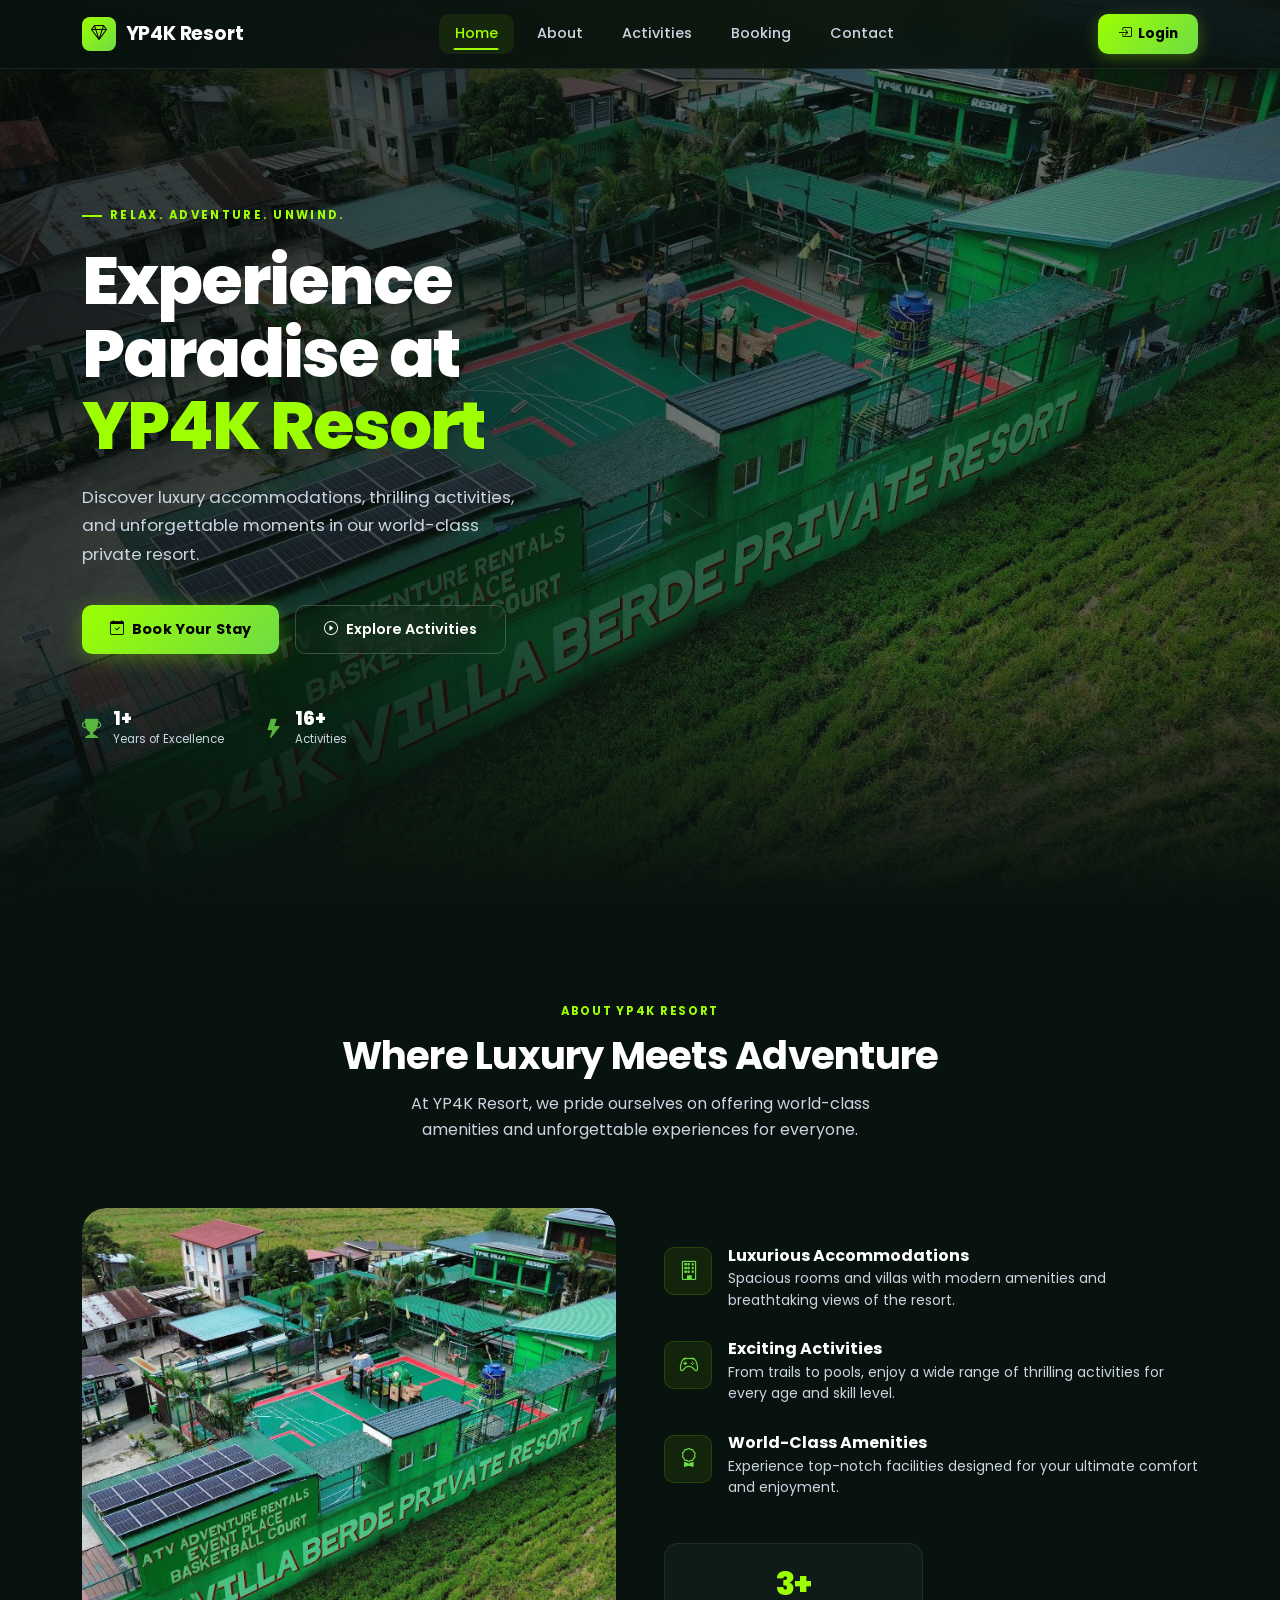
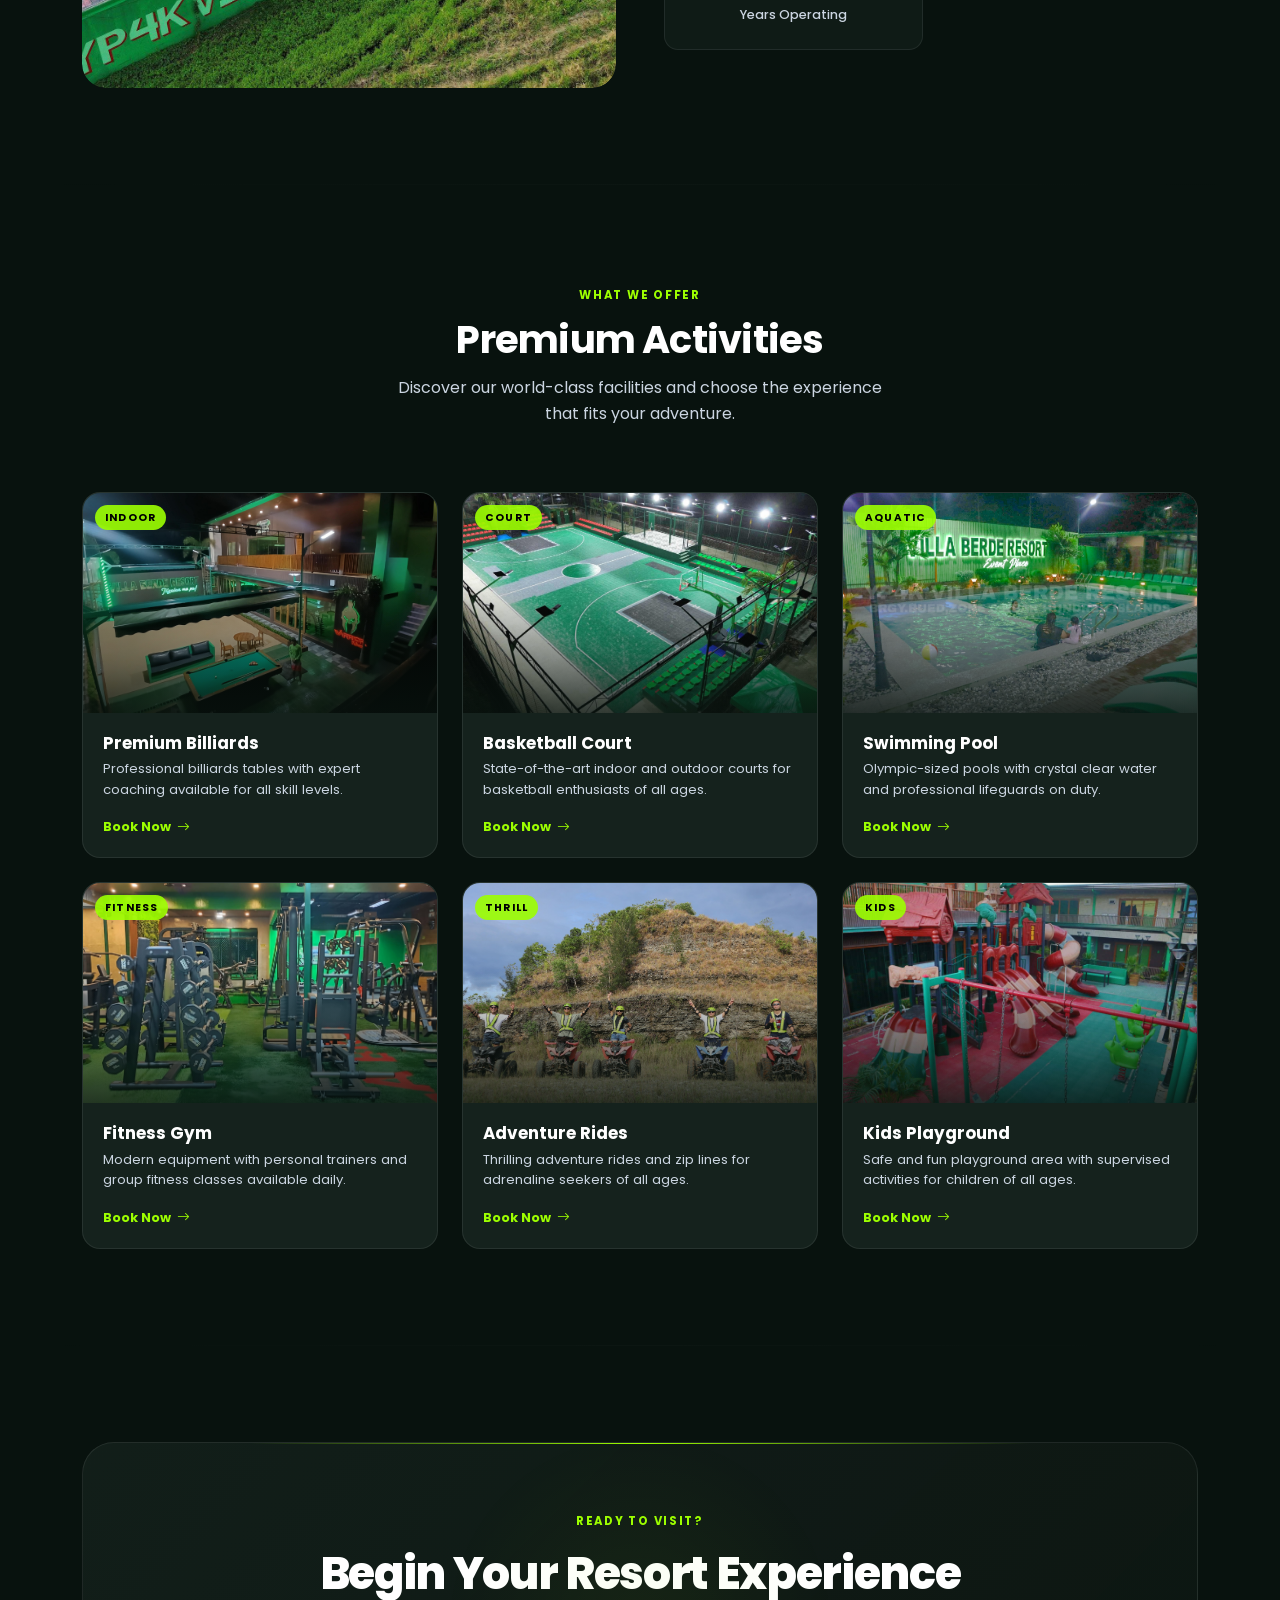
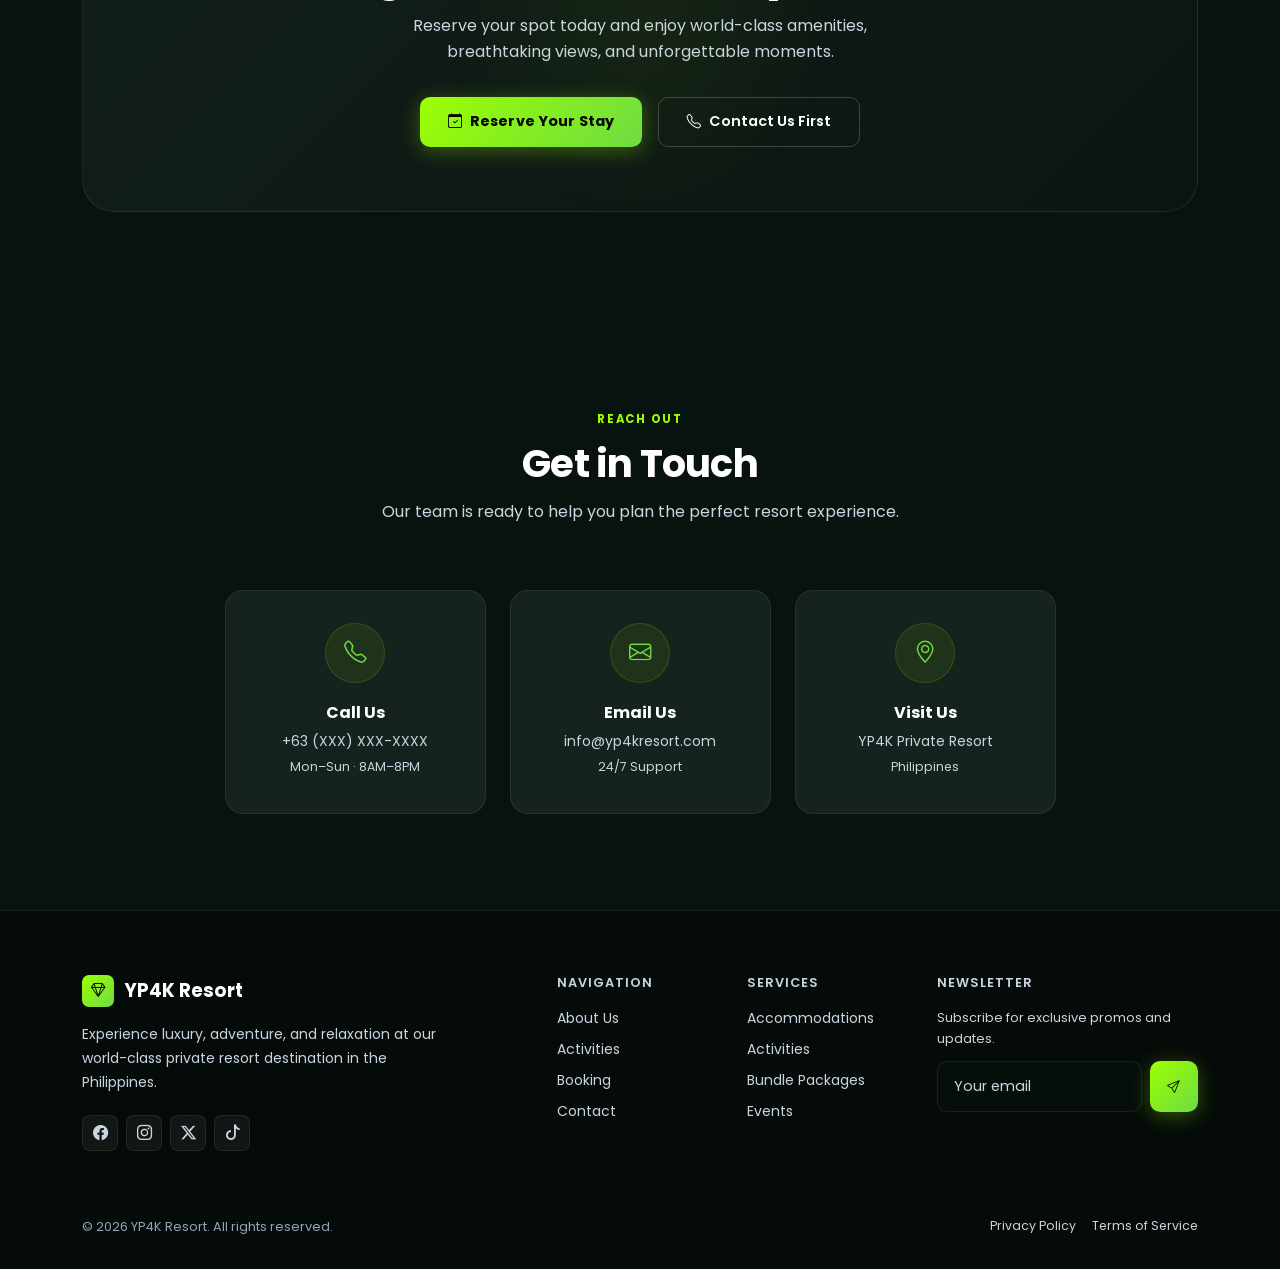
==== index.html @ f9c63982 "fixed the registration bug and error and added a real time password checker in registration" ====
<!DOCTYPE html>
<html lang="en">

<head>
    <meta charset="UTF-8">
    <meta name="viewport" content="width=device-width, initial-scale=1.0">
    <title>YP4K Resort — Luxury. Adventure. Nature.</title>
    <meta name="description"
        content="Experience world-class luxury accommodations, thrilling activities, and unforgettable moments at YP4K Private Resort.">
    <link href="assets/css/bootstrap.min.css" rel="stylesheet">
    <link rel="stylesheet" href="https://cdn.jsdelivr.net/npm/bootstrap-icons@1.11.0/font/bootstrap-icons.css">
    <link rel="stylesheet" href="css/resort-theme.css">

    <!-- PWA: Manifest & Meta -->
    <link rel="manifest" href="manifest.json">
    <meta name="theme-color" content="#9dff00">
    <meta name="mobile-web-app-capable" content="yes">
    <meta name="apple-mobile-web-app-capable" content="yes">
    <meta name="apple-mobile-web-app-status-bar-style" content="black-translucent">
    <meta name="apple-mobile-web-app-title" content="YP4K Resort">
    <link rel="apple-touch-icon" href="assets/icon-192.png">
    <link rel="icon" type="image/png" sizes="192x192" href="assets/icon-192.png">
    <link rel="icon" type="image/png" sizes="512x512" href="assets/icon-512.png">
    <style>
        /* ═══════════════════════════════════════════════════════
       INDEX PAGE — Additional Styles
    ═══════════════════════════════════════════════════════ */

        /* NAV LOGIN BUTTON */
        .nav-btn-login {
            display: inline-flex;
            align-items: center;
            gap: 0.4rem;
            padding: 0.55rem 1.25rem;
            background: linear-gradient(135deg, var(--accent), var(--accent-2));
            color: #000 !important;
            font-weight: 700;
            font-size: 0.85rem;
            border-radius: var(--radius-sm);
            text-decoration: none;
            transition: var(--t);
            box-shadow: 0 4px 15px rgba(157, 255, 0, 0.3);
            margin-left: 0.5rem;
        }

        /* PWA Install Button — hidden by default, revealed only by beforeinstallprompt */
        #pwaInstallBtn {
            display: none;
        }

        /* Hide install button when running as installed PWA (standalone mode) */
        @media (display-mode: standalone) {
            #pwaInstallBtn {
                display: none !important;
            }
        }

        .nav-btn-login:hover {
            transform: translateY(-2px);
            box-shadow: 0 6px 25px rgba(157, 255, 0, 0.45);
            color: #000 !important;
        }

        /* ── HERO ───────────────────────────────────────────── */
        .hero {
            position: relative;
            min-height: 100vh;
            display: flex;
            align-items: center;
            overflow: hidden;
            padding: 7rem 0 4rem;
        }

        /* Hero Background Slideshow
       ┌────────────────────────────────────────────────────────┐
       │  TO CHANGE HERO IMAGES: Edit the HERO_IMAGES array    │
       │  in the <script> section below. The CSS handles       │
       │  the crossfade automatically.                          │
       └────────────────────────────────────────────────────────┘ */
        .hero-bg-layer {
            position: absolute;
            inset: 0;
            z-index: 0;
            background-size: cover;
            background-position: center;
            background-attachment: fixed;
            opacity: 0;
            transition: opacity 1.8s ease-in-out;
        }

        .hero-bg-layer.active {
            opacity: 1;
        }

        @media (max-width: 768px) {
            .hero-bg-layer {
                background-attachment: scroll;
            }
        }

        /* Dark gradient overlay — pointer-events:none so navbar clicks pass through */
        .hero-overlay {
            position: absolute;
            inset: 0;
            z-index: 1;
            pointer-events: none;
            background: linear-gradient(105deg,
                    rgba(5, 10, 7, 0.82) 0%,
                    rgba(8, 18, 14, 0.7) 40%,
                    rgba(8, 18, 14, 0.45) 70%,
                    rgba(5, 10, 7, 0.6) 100%);
        }

        /* Bottom vignette — decorative only */
        .hero-vignette {
            position: absolute;
            bottom: 0;
            left: 0;
            right: 0;
            height: 30%;
            z-index: 2;
            pointer-events: none;
            background: linear-gradient(to top, var(--bg-primary), transparent);
        }

        .hero-content {
            position: relative;
            z-index: 3;
        }

        /* Hero label */
        .hero-tagline {
            display: inline-flex;
            align-items: center;
            gap: 0.5rem;
            font-size: 0.72rem;
            font-weight: 700;
            letter-spacing: 0.2em;
            text-transform: uppercase;
            color: var(--accent);
            margin-bottom: 1.25rem;
        }

        .hero-tagline::before {
            content: '';
            display: inline-block;
            width: 20px;
            height: 2px;
            background: var(--accent);
        }

        /* Hero headline */
        .hero-headline {
            font-size: clamp(1.75rem, 6.5vw, 4.2rem);
            font-weight: 800;
            line-height: 1.08;
            letter-spacing: -0.03em;
            color: var(--text);
            margin-bottom: 1.25rem;
        }

        .hero-headline .accent-word {
            color: var(--accent);
        }

        .hero-subtitle {
            font-size: 1.05rem;
            color: var(--text-2);
            line-height: 1.7;
            max-width: 460px;
            margin-bottom: 2.25rem;
        }

        /* Hero CTA row */
        .hero-ctas {
            display: flex;
            gap: 1rem;
            flex-wrap: wrap;
            margin-bottom: 3.5rem;
        }

        /* Hero stats row */
        .hero-stats {
            display: flex;
            gap: 2.5rem;
            flex-wrap: wrap;
        }

        .hero-stat {
            display: flex;
            align-items: center;
            gap: 0.75rem;
        }

        .hero-stat-icon {
            color: var(--accent-2);
            font-size: 1.2rem;
            opacity: 0.8;
        }

        .hero-stat-value {
            font-size: 1.15rem;
            font-weight: 800;
            color: var(--text);
            line-height: 1;
        }

        .hero-stat-label {
            font-size: 0.72rem;
            color: var(--text-muted);
            margin-top: 0.1rem;
        }

        /* ── PROMO CARD (Right Column) ─────────────────────── */
        .promo-card {
            background: rgba(10, 20, 15, 0.6);
            backdrop-filter: blur(30px) saturate(180%);
            -webkit-backdrop-filter: blur(30px) saturate(180%);
            border: 1px solid rgba(157, 255, 0, 0.2);
            border-radius: var(--radius-xl);
            padding: 2rem;
            box-shadow: 0 25px 60px rgba(0, 0, 0, 0.5), var(--shadow-glow-lg);
            position: relative;
            overflow: hidden;
            animation: promoFloat 6s ease-in-out infinite;
        }

        @keyframes promoFloat {

            0%,
            100% {
                transform: translateY(0);
            }

            50% {
                transform: translateY(-8px);
            }
        }

        .promo-card::before {
            content: '';
            position: absolute;
            top: -1px;
            left: 20%;
            right: 20%;
            height: 2px;
            background: linear-gradient(90deg, transparent, var(--accent), transparent);
        }

        .promo-card .promo-tag {
            display: flex;
            align-items: center;
            justify-content: space-between;
            margin-bottom: 1.25rem;
        }

        .promo-tag-label {
            font-size: 0.65rem;
            font-weight: 700;
            letter-spacing: 0.18em;
            text-transform: uppercase;
            color: var(--accent);
        }

        .promo-star {
            color: var(--accent);
            font-size: 1.2rem;
            animation: starSpin 8s linear infinite;
        }

        @keyframes starSpin {
            to {
                transform: rotate(360deg);
            }
        }

        .promo-date {
            text-align: center;
            margin-bottom: 0.75rem;
        }

        .promo-day-label {
            font-size: 0.7rem;
            color: var(--text-muted);
            letter-spacing: 0.1em;
            text-transform: uppercase;
            margin-bottom: 0.25rem;
        }

        .promo-day-num {
            font-size: 4.5rem;
            font-weight: 900;
            color: var(--text);
            line-height: 1;
            letter-spacing: -0.05em;
        }

        .promo-event {
            font-size: 0.72rem;
            font-weight: 700;
            letter-spacing: 0.12em;
            text-transform: uppercase;
            color: var(--accent-2);
            text-align: center;
            margin-bottom: 1.5rem;
        }

        .promo-price-block {
            background: rgba(157, 255, 0, 0.07);
            border: 1px solid rgba(157, 255, 0, 0.15);
            border-radius: var(--radius-md);
            padding: 1.25rem;
            text-align: center;
            margin-bottom: 1rem;
        }

        .promo-price {
            font-size: 3rem;
            font-weight: 900;
            color: var(--accent);
            line-height: 1;
            letter-spacing: -0.04em;
        }

        .promo-price-label {
            font-size: 0.7rem;
            font-weight: 700;
            letter-spacing: 0.1em;
            text-transform: uppercase;
            color: var(--text-2);
            margin-top: 0.25rem;
        }

        .promo-cta-text {
            text-align: center;
            font-size: 0.8rem;
            color: var(--text-muted);
        }

        .promo-cta-text span {
            color: var(--accent);
            font-weight: 700;
        }

        /* ── ABOUT SECTION ──────────────────────────────────── */
        .about-img-wrapper {
            position: relative;
            border-radius: var(--radius-xl);
            overflow: hidden;
        }

        .about-img-wrapper img {
            width: 100%;
            height: 480px;
            object-fit: cover;
            border-radius: var(--radius-xl);
            transition: transform 0.6s ease;
        }

        .about-img-wrapper:hover img {
            transform: scale(1.04);
        }

        .about-img-wrapper .play-btn {
            position: absolute;
            inset: 0;
            display: flex;
            align-items: center;
            justify-content: center;
            background: rgba(0, 0, 0, 0.3);
            transition: var(--t);
            border-radius: var(--radius-xl);
            text-decoration: none;
        }

        .about-img-wrapper .play-btn:hover {
            background: rgba(0, 0, 0, 0.15);
        }

        .play-btn-circle {
            width: 72px;
            height: 72px;
            background: rgba(157, 255, 0, 0.95);
            border-radius: 50%;
            display: flex;
            align-items: center;
            justify-content: center;
            font-size: 1.5rem;
            color: #000;
            transition: var(--t);
            box-shadow: 0 0 40px rgba(157, 255, 0, 0.5);
        }

        .play-btn:hover .play-btn-circle {
            transform: scale(1.1);
            box-shadow: 0 0 60px rgba(157, 255, 0, 0.7);
        }

        .about-feature {
            display: flex;
            gap: 1rem;
            margin-bottom: 1.75rem;
            align-items: flex-start;
        }

        .about-feature-icon {
            width: 48px;
            height: 48px;
            flex-shrink: 0;
            background: rgba(157, 255, 0, 0.08);
            border: 1px solid rgba(157, 255, 0, 0.15);
            border-radius: var(--radius-sm);
            display: flex;
            align-items: center;
            justify-content: center;
            font-size: 1.2rem;
            color: var(--accent-2);
            margin-top: 0.1rem;
        }

        .about-feature h5 {
            font-size: 1rem;
            font-weight: 700;
            color: var(--text);
            margin-bottom: 0.2rem;
        }

        .about-feature p {
            font-size: 0.875rem;
            color: var(--text-muted);
            margin: 0;
            line-height: 1.55;
        }

        /* ── ACTIVITIES GRID ─────────────────────────────────── */
        .activity-card {
            background: var(--bg-card);
            border: 1px solid var(--border);
            border-radius: var(--radius-lg);
            overflow: hidden;
            transition: var(--t);
            height: 100%;
            display: flex;
            flex-direction: column;
        }

        .activity-card:hover {
            border-color: rgba(157, 255, 0, 0.2);
            box-shadow: 0 20px 50px rgba(0, 0, 0, 0.5), var(--shadow-glow);
            transform: translateY(-6px);
        }

        .activity-img-wrap {
            position: relative;
            height: 220px;
            overflow: hidden;
        }

        .activity-img-wrap img {
            width: 100%;
            height: 100%;
            object-fit: cover;
            transition: transform 0.6s ease;
        }

        .activity-card:hover .activity-img-wrap img {
            transform: scale(1.07);
        }

        .activity-type-badge {
            position: absolute;
            top: 0.75rem;
            left: 0.75rem;
            background: rgba(157, 255, 0, 0.9);
            color: #000;
            font-size: 0.65rem;
            font-weight: 700;
            letter-spacing: 0.1em;
            text-transform: uppercase;
            padding: 0.25rem 0.65rem;
            border-radius: 100px;
        }

        .activity-img-overlay {
            position: absolute;
            inset: 0;
            background: linear-gradient(to top, rgba(8, 18, 14, 0.8) 0%, transparent 60%);
        }

        .activity-body {
            padding: 1.25rem;
            display: flex;
            flex-direction: column;
            flex: 1;
        }

        .activity-title {
            font-size: 1.05rem;
            font-weight: 700;
            color: var(--text);
            margin-bottom: 0.4rem;
        }

        .activity-desc {
            font-size: 0.825rem;
            color: var(--text-muted);
            line-height: 1.55;
            flex: 1;
            margin-bottom: 1rem;
        }

        .activity-btn {
            display: inline-flex;
            align-items: center;
            gap: 0.4rem;
            font-size: 0.8rem;
            font-weight: 700;
            color: var(--accent) !important;
            text-decoration: none;
            transition: var(--t-fast);
            border: none;
            background: none;
            padding: 0;
        }

        .activity-btn:hover {
            gap: 0.7rem;
            color: var(--accent-2) !important;
        }

        /* ── CTA BAND ────────────────────────────────────────── */
        .cta-band {
            background: linear-gradient(135deg, rgba(21, 34, 29, 0.8), rgba(13, 22, 18, 0.9));
            border: 1px solid var(--border);
            border-radius: var(--radius-2xl);
            padding: 4rem 3rem;
            text-align: center;
            position: relative;
            overflow: hidden;
        }

        .cta-band::before {
            content: '';
            position: absolute;
            top: -1px;
            left: 15%;
            right: 15%;
            height: 2px;
            background: linear-gradient(90deg, transparent, var(--accent), transparent);
        }

        .cta-band::after {
            content: '';
            position: absolute;
            top: 50%;
            left: 50%;
            transform: translate(-50%, -50%);
            width: 400px;
            height: 400px;
            background: radial-gradient(ellipse at center, rgba(157, 255, 0, 0.05) 0%, transparent 70%);
            pointer-events: none;
        }

        .cta-band h2 {
            font-size: clamp(1.8rem, 3.5vw, 2.8rem);
            font-weight: 800;
            color: var(--text);
            letter-spacing: -0.03em;
            margin-bottom: 0.75rem;
        }

        .cta-band p {
            color: var(--text-muted);
            font-size: 1rem;
            margin-bottom: 2rem;
            max-width: 480px;
            margin-left: auto;
            margin-right: auto;
        }

        /* ── CONTACT CARDS ───────────────────────────────────── */
        .contact-card {
            background: var(--bg-card);
            border: 1px solid var(--border);
            border-radius: var(--radius-lg);
            padding: 2rem;
            text-align: center;
            transition: var(--t);
            height: 100%;
        }

        .contact-card:hover {
            border-color: rgba(157, 255, 0, 0.2);
            transform: translateY(-4px);
            box-shadow: var(--shadow-glow);
        }

        .contact-icon {
            width: 60px;
            height: 60px;
            background: rgba(157, 255, 0, 0.08);
            border: 1px solid rgba(157, 255, 0, 0.15);
            border-radius: 50%;
            display: flex;
            align-items: center;
            justify-content: center;
            font-size: 1.4rem;
            color: var(--accent-2);
            margin: 0 auto 1.25rem;
            transition: var(--t);
        }

        .contact-card:hover .contact-icon {
            background: rgba(157, 255, 0, 0.15);
            box-shadow: 0 0 20px rgba(157, 255, 0, 0.2);
            transform: scale(1.05);
        }

        .contact-card h5 {
            font-weight: 700;
            color: var(--text);
            margin-bottom: 0.5rem;
            font-size: 1rem;
        }

        .contact-card p {
            color: var(--text-2);
            font-size: 0.875rem;
            margin-bottom: 0.25rem;
        }

        .contact-card .contact-sub {
            color: var(--text-muted);
            font-size: 0.775rem;
        }

        /* Mobile nav tweaks */
        @media (max-width: 992px) {
            .promo-card {
                margin-top: 2.5rem;
                animation: none;
            }

            .hero {
                min-height: auto;
                padding: 7rem 0 5rem;
            }
        }

        /* ── Small-mobile fixes (≤ 575px) ──────────────────── */
        @media (max-width: 575px) {
            .hero {
                padding: 5.5rem 0 3rem;
            }

            .hero-headline {
                font-size: clamp(1.6rem, 8.5vw, 2.4rem);
            }

            .hero-subtitle {
                font-size: 0.9rem;
                max-width: 100%;
            }

            .hero-stats {
                gap: 1.25rem;
            }

            .hero-stat-value {
                font-size: 0.95rem;
            }

            .hero-stat-label {
                font-size: 0.65rem;
            }

            .hero-ctas {
                gap: 0.6rem;
            }

            .promo-day-num {
                font-size: 3rem;
            }

            .promo-price {
                font-size: 2.2rem;
            }

            .cta-band {
                padding: 2.5rem 1.25rem;
            }
        }
    </style>
</head>

<body>
    <!-- Animated Background System -->
    <div class="resort-bg"></div>
    <div class="particles">
        <div class="particle"></div>
        <div class="particle"></div>
        <div class="particle"></div>
        <div class="particle"></div>
        <div class="particle"></div>
        <div class="particle"></div>
        <div class="particle"></div>
        <div class="particle"></div>
    </div>

    <!-- ══════════════════════════════════════════════════════
     NAVIGATION
══════════════════════════════════════════════════════ -->
    <nav class="resort-nav navbar navbar-expand-lg" id="mainNav">
        <div class="container">
            <a class="navbar-brand" href="#home">
                <div class="brand-icon"><i class="bi bi-gem"></i></div>
                YP4K Resort
            </a>
            <button class="navbar-toggler border-0" type="button" data-bs-toggle="collapse" data-bs-target="#navbarNav"
                style="color: var(--text-muted);">
                <i class="bi bi-list" style="font-size:1.5rem;"></i>
            </button>
            <div class="collapse navbar-collapse" id="navbarNav">
                <ul class="navbar-nav mx-auto gap-1">
                    <li class="nav-item"><a class="nav-link active" href="#home">Home</a></li>
                    <li class="nav-item"><a class="nav-link" href="#about">About</a></li>
                    <li class="nav-item"><a class="nav-link" href="#activities">Activities</a></li>
                    <li class="nav-item"><a class="nav-link" href="#booking">Booking</a></li>
                    <li class="nav-item"><a class="nav-link" href="#contact">Contact</a></li>
                </ul>
                <div class="d-flex align-items-center gap-2 mt-3 mt-lg-0">
                    <!-- PWA Install Button (hidden until browser fires beforeinstallprompt) -->
                    <button id="pwaInstallBtn" class="d-none align-items-center gap-2"
                        style="background: rgba(157,255,0,0.1); border: 1px solid rgba(157,255,0,0.4); color: #9dff00; border-radius: 6px; padding: 0.45rem 1rem; font-size: 0.82rem; font-weight: 600; cursor: pointer; transition: all 0.2s ease; white-space: nowrap;"
                        onmouseover="this.style.background='rgba(157,255,0,0.22)';this.style.boxShadow='0 0 12px rgba(157,255,0,0.3)'"
                        onmouseout="this.style.background='rgba(157,255,0,0.1)';this.style.boxShadow='none'">
                        <i class="bi bi-download me-1"></i> Install App
                    </button>
                    <a href="http://localhost/YP4K_Resort/Authentication/login.php" class="nav-btn-login">
                        <i class="bi bi-box-arrow-in-right"></i>
                        Login
                    </a>
                </div>
            </div>
        </div>
    </nav>

    <!-- ══════════════════════════════════════════════════════
     HERO SECTION
══════════════════════════════════════════════════════ -->
    <section id="home" class="hero">
        <!-- Background Image Layers (controlled by JS below) -->
        <div class="hero-bg-layer" id="heroBg0"></div>
        <div class="hero-bg-layer" id="heroBg1"></div>
        <div class="hero-bg-layer" id="heroBg2"></div>
        <div class="hero-overlay"></div>
        <div class="hero-vignette"></div>

        <div class="container hero-content">
            <div class="row align-items-center g-5">
                <!-- Left: Headline & CTAs -->
                <div class="col-lg-6">
                    <div class="hero-tagline reveal">Relax. Adventure. Unwind.</div>

                    <h1 class="hero-headline reveal reveal-delay-1">
                        Experience<br>
                        Paradise at<br>
                        <span class="accent-word">YP4K Resort</span>
                    </h1>

                    <p class="hero-subtitle reveal reveal-delay-2">
                        Discover luxury accommodations, thrilling activities,
                        and unforgettable moments in our world-class private resort.
                    </p>

                    <div class="hero-ctas reveal reveal-delay-3">
                        <a href="https://localhost/YP4K_Resort/Authentication/login.php" class="btn-resort">
                            <i class="bi bi-calendar-check"></i>
                            Book Your Stay
                        </a>
                        <a href="#activities" class="btn-resort-ghost">
                            <i class="bi bi-play-circle"></i>
                            Explore Activities
                        </a>
                    </div>

                    <!-- Stats -->
                    <div class="hero-stats reveal reveal-delay-4">
                        <div class="hero-stat">
                            <i class="bi bi-trophy-fill hero-stat-icon"></i>
                            <div>
                                <div class="hero-stat-value" data-count="2">0</div>
                                <div class="hero-stat-label">Years of Excellence</div>
                            </div>
                        </div>
                        <div class="hero-stat">
                            <i class="bi bi-lightning-fill hero-stat-icon"></i>
                            <div>
                                <div class="hero-stat-value" data-count="25" data-suffix="+">0</div>
                                <div class="hero-stat-label">Activities</div>
                            </div>
                        </div>
                    </div>
                </div>


            </div>
        </div>
    </section>

    <hr class="section-divider">

    <!-- ══════════════════════════════════════════════════════
     ABOUT SECTION
══════════════════════════════════════════════════════ -->
    <section id="about" class="section-resort">
        <div class="container">
            <div class="section-header">
                <span class="label-green">About YP4K Resort</span>
                <h2>Where Luxury Meets Adventure</h2>
                <p>At YP4K Resort, we pride ourselves on offering world-class amenities and unforgettable experiences
                    for everyone.</p>
            </div>

            <div class="row align-items-center g-5">
                <!-- Image / Video -->
                <div class="col-lg-6 reveal">
                    <div class="about-img-wrapper">
                        <img src="assets/Images/AerialShotOne.jpg" alt="YP4K Resort Aerial View" loading="lazy">
                    </div>
                </div>

                <!-- Features -->
                <div class="col-lg-6 reveal reveal-delay-2">
                    <div class="about-feature">
                        <div class="about-feature-icon"><i class="bi bi-building"></i></div>
                        <div>
                            <h5>Luxurious Accommodations</h5>
                            <p>Spacious rooms and villas with modern amenities and breathtaking views of the resort.</p>
                        </div>
                    </div>
                    <div class="about-feature">
                        <div class="about-feature-icon"><i class="bi bi-controller"></i></div>
                        <div>
                            <h5>Exciting Activities</h5>
                            <p>From trails to pools, enjoy a wide range of thrilling activities for every age and skill
                                level.</p>
                        </div>
                    </div>
                    <div class="about-feature">
                        <div class="about-feature-icon"><i class="bi bi-award"></i></div>
                        <div>
                            <h5>World-Class Amenities</h5>
                            <p>Experience top-notch facilities designed for your ultimate comfort and enjoyment.</p>
                        </div>
                    </div>

                    <!-- Mini stats -->
                    <div class="row g-3 mt-1">
                        <div class="col-6">
                            <div class="stat-card-resort text-center">
                                <div class="stat-value"
                                    style="font-size:2rem;font-weight:800;color:var(--accent);letter-spacing:-0.03em;">
                                    3+</div>
                                <div class="stat-label" style="font-size:0.8rem;color:var(--text-muted);">Years
                                    Operating</div>
                            </div>
                        </div>
                    </div>
                </div>
            </div>
        </div>
    </section>

    <hr class="section-divider">

    <!-- ══════════════════════════════════════════════════════
     ACTIVITIES SECTION
══════════════════════════════════════════════════════ -->
    <section id="activities" class="section-resort">
        <div class="container">
            <div class="section-header">
                <span class="label-green">What We Offer</span>
                <h2>Premium Activities</h2>
                <p>Discover our world-class facilities and choose the experience that fits your adventure.</p>
            </div>

            <div class="row g-4 row-cols-2 row-cols-lg-3">
                <div class="col-md-6 col-lg-4 reveal">
                    <div class="activity-card">
                        <div class="activity-img-wrap">
                            <img src="assets/Images/BilliardsHDreal.jpg" alt="Billiards" loading="lazy">
                            <span class="activity-type-badge">Indoor</span>
                            <div class="activity-img-overlay"></div>
                        </div>
                        <div class="activity-body">
                            <h3 class="activity-title">Premium Billiards</h3>
                            <p class="activity-desc">Professional billiards tables with expert coaching available for
                                all skill levels.</p>
                            <a href="#booking" class="activity-btn">Book Now <i class="bi bi-arrow-right"></i></a>
                        </div>
                    </div>
                </div>
                <div class="col-md-6 col-lg-4 reveal reveal-delay-1">
                    <div class="activity-card">
                        <div class="activity-img-wrap">
                            <img src="assets/Images/BasketballCourt.jpg" alt="Basketball" loading="lazy">
                            <span class="activity-type-badge">Court</span>
                            <div class="activity-img-overlay"></div>
                        </div>
                        <div class="activity-body">
                            <h3 class="activity-title">Basketball Court</h3>
                            <p class="activity-desc">State-of-the-art indoor and outdoor courts for basketball
                                enthusiasts of all ages.</p>
                            <a href="#booking" class="activity-btn">Book Now <i class="bi bi-arrow-right"></i></a>
                        </div>
                    </div>
                </div>
                <div class="col-md-6 col-lg-4 reveal reveal-delay-2">
                    <div class="activity-card">
                        <div class="activity-img-wrap">
                            <img src="assets/Images/Pool.jpg" alt="Swimming Pool" loading="lazy">
                            <span class="activity-type-badge">Aquatic</span>
                            <div class="activity-img-overlay"></div>
                        </div>
                        <div class="activity-body">
                            <h3 class="activity-title">Swimming Pool</h3>
                            <p class="activity-desc">Olympic-sized pools with crystal clear water and professional
                                lifeguards on duty.</p>
                            <a href="#booking" class="activity-btn">Book Now <i class="bi bi-arrow-right"></i></a>
                        </div>
                    </div>
                </div>
                <div class="col-md-6 col-lg-4 reveal reveal-delay-1">
                    <div class="activity-card">
                        <div class="activity-img-wrap">
                            <img src="assets/Images/GYM.jpg" alt="Gym" loading="lazy">
                            <span class="activity-type-badge">Fitness</span>
                            <div class="activity-img-overlay"></div>
                        </div>
                        <div class="activity-body">
                            <h3 class="activity-title">Fitness Gym</h3>
                            <p class="activity-desc">Modern equipment with personal trainers and group fitness classes
                                available daily.</p>
                            <a href="#booking" class="activity-btn">Book Now <i class="bi bi-arrow-right"></i></a>
                        </div>
                    </div>
                </div>
                <div class="col-md-6 col-lg-4 reveal reveal-delay-2">
                    <div class="activity-card">
                        <div class="activity-img-wrap">
                            <img src="assets/Images/ADV.jpg" alt="Adventure" loading="lazy">
                            <span class="activity-type-badge">Thrill</span>
                            <div class="activity-img-overlay"></div>
                        </div>
                        <div class="activity-body">
                            <h3 class="activity-title">Adventure Rides</h3>
                            <p class="activity-desc">Thrilling adventure rides and zip lines for adrenaline seekers of
                                all ages.</p>
                            <a href="#booking" class="activity-btn">Book Now <i class="bi bi-arrow-right"></i></a>
                        </div>
                    </div>
                </div>
                <div class="col-md-6 col-lg-4 reveal reveal-delay-3">
                    <div class="activity-card">
                        <div class="activity-img-wrap">
                            <img src="assets/Images/Playground.jpg" alt="Playground" loading="lazy">
                            <span class="activity-type-badge">Kids</span>
                            <div class="activity-img-overlay"></div>
                        </div>
                        <div class="activity-body">
                            <h3 class="activity-title">Kids Playground</h3>
                            <p class="activity-desc">Safe and fun playground area with supervised activities for
                                children of all ages.</p>
                            <a href="#booking" class="activity-btn">Book Now <i class="bi bi-arrow-right"></i></a>
                        </div>
                    </div>
                </div>
            </div>
        </div>
    </section>

    <hr class="section-divider">

    <section id="booking" class="section-resort">
        <div class="container">
            <div class="cta-band reveal">
                <span class="label-green d-inline-block mb-3">Ready to Visit?</span>
                <h2>Begin Your Resort Experience</h2>
                <p>Reserve your spot today and enjoy world-class amenities, breathtaking views, and unforgettable
                    moments.</p>
                <div class="d-flex gap-3 justify-content-center flex-wrap">
                    <a href="Authentication/login.php" class="btn-resort">
                        <i class="bi bi-calendar-check"></i>
                        Reserve Your Stay
                    </a>
                    <a href="#contact" class="btn-resort-ghost">
                        <i class="bi bi-telephone"></i>
                        Contact Us First
                    </a>
                </div>
            </div>
        </div>
    </section>

    <hr class="section-divider">

    <!-- ══════════════════════════════════════════════════════
     CONTACT SECTION
══════════════════════════════════════════════════════ -->
    <section id="contact" class="section-resort">
        <div class="container">
            <div class="section-header">
                <span class="label-green">Reach Out</span>
                <h2>Get in Touch</h2>
                <p>Our team is ready to help you plan the perfect resort experience.</p>
            </div>

            <div class="row g-4 justify-content-center">
                <div class="col-md-4 col-lg-3 reveal">
                    <div class="contact-card">
                        <div class="contact-icon"><i class="bi bi-telephone"></i></div>
                        <h5>Call Us</h5>
                        <p>+63 (XXX) XXX-XXXX</p>
                        <p class="contact-sub">Mon–Sun · 8AM–8PM</p>
                    </div>
                </div>
                <div class="col-md-4 col-lg-3 reveal reveal-delay-1">
                    <div class="contact-card">
                        <div class="contact-icon"><i class="bi bi-envelope"></i></div>
                        <h5>Email Us</h5>
                        <p>info@yp4kresort.com</p>
                        <p class="contact-sub">24/7 Support</p>
                    </div>
                </div>
                <div class="col-md-4 col-lg-3 reveal reveal-delay-2">
                    <div class="contact-card">
                        <div class="contact-icon"><i class="bi bi-geo-alt"></i></div>
                        <h5>Visit Us</h5>
                        <p>YP4K Private Resort</p>
                        <p class="contact-sub">Philippines</p>
                    </div>
                </div>
            </div>
        </div>
    </section>

    <!-- ══════════════════════════════════════════════════════
     FOOTER
══════════════════════════════════════════════════════ -->
    <footer class="footer-resort">
        <div class="container">
            <div class="row g-4">
                <div class="col-lg-4">
                    <div class="footer-brand">
                        <div class="brand-icon"><i class="bi bi-gem"></i></div>
                        YP4K Resort
                    </div>
                    <p style="color:var(--text-muted);font-size:0.875rem;margin-bottom:1.25rem;line-height:1.7;">
                        Experience luxury, adventure, and relaxation at our world-class private resort destination in
                        the Philippines.
                    </p>
                    <div class="d-flex gap-2">
                        <a href="#" class="social-link"><i class="bi bi-facebook"></i></a>
                        <a href="#" class="social-link"><i class="bi bi-instagram"></i></a>
                        <a href="#" class="social-link"><i class="bi bi-twitter-x"></i></a>
                        <a href="#" class="social-link"><i class="bi bi-tiktok"></i></a>
                    </div>
                </div>

                <div class="col-6 col-lg-2 offset-lg-1">
                    <h6>Navigation</h6>
                    <div class="d-flex flex-column gap-2">
                        <a href="#about" class="footer-link">About Us</a>
                        <a href="#activities" class="footer-link">Activities</a>
                        <a href="#booking" class="footer-link">Booking</a>
                        <a href="#contact" class="footer-link">Contact</a>
                    </div>
                </div>

                <div class="col-6 col-lg-2">
                    <h6>Services</h6>
                    <div class="d-flex flex-column gap-2">
                        <a href="Authentication/login.php" class="footer-link">Accommodations</a>
                        <a href="Authentication/login.php" class="footer-link">Activities</a>
                        <a href="Authentication/login.php" class="footer-link">Bundle Packages</a>
                        <a href="Authentication/login.php" class="footer-link">Events</a>
                    </div>
                </div>

                <div class="col-lg-3">
                    <h6>Newsletter</h6>
                    <p style="color:var(--text-muted);font-size:0.8rem;margin-bottom:0.75rem;">Subscribe for exclusive
                        promos and updates.</p>
                    <div class="d-flex gap-2">
                        <input type="email" class="input-resort" placeholder="Your email"
                            style="border-radius:var(--radius-sm);">
                        <button class="btn-resort btn-resort-sm" type="button" style="flex-shrink:0;">
                            <i class="bi bi-send"></i>
                        </button>
                    </div>
                </div>
            </div>

            <hr class="footer-divider">
            <div class="d-flex justify-content-between align-items-center flex-wrap gap-2">
                <p style="color:var(--text-dim);font-size:0.8rem;margin:0;">
                    &copy; 2026 YP4K Resort. All rights reserved.
                </p>
                <div class="d-flex gap-3">
                    <a href="#" class="footer-link" style="font-size:0.775rem;">Privacy Policy</a>
                    <a href="#" class="footer-link" style="font-size:0.775rem;">Terms of Service</a>
                </div>
            </div>
        </div>
    </footer>

    <script src="assets/js/bootstrap.bundle.min.js"></script>
    <script>
        /* ═══════════════════════════════════════════════════════════════
           HERO IMAGE SLIDESHOW
           ┌─────────────────────────────────────────────────────────┐
           │ TO CHANGE IMAGES: Edit the paths in HERO_IMAGES below.  │
           │ You can add or remove entries — the slideshow adjusts   │
           │ automatically. Use any path relative to this file.      │
           └─────────────────────────────────────────────────────────┘
        ═══════════════════════════════════════════════════════════════ */
        const HERO_IMAGES = [
            'assets/Images/AerialShotOne.jpg',      // Image 1 — Edit path here
            'assets/Images/Aerial Shot Two.jpg',    // Image 2 — Edit path here
            'assets/Images/ArialShot Three.jpg',    // Image 3 — Edit path here
        ];
        const HERO_INTERVAL_MS = 6000; // Time per image in milliseconds (6 seconds)

        (function initHeroSlideshow() {
            const layers = [
                document.getElementById('heroBg0'),
                document.getElementById('heroBg1'),
                document.getElementById('heroBg2'),
            ];

            // Pre-load images & assign
            HERO_IMAGES.forEach((src, i) => {
                if (layers[i]) {
                    layers[i].style.backgroundImage = `url('${src}')`;
                }
            });

            let current = 0;
            if (layers[0]) layers[0].classList.add('active');

            setInterval(() => {
                layers[current].classList.remove('active');
                current = (current + 1) % Math.min(HERO_IMAGES.length, layers.length);
                layers[current].classList.add('active');
            }, HERO_INTERVAL_MS);
        })();

        /* ═══ NAVBAR SCROLL EFFECT ═════════════════════════════════════ */
        const nav = document.getElementById('mainNav');
        window.addEventListener('scroll', () => {
            nav.classList.toggle('scrolled', window.scrollY > 60);
        });

        /* ═══ ACTIVE NAV LINK ON SCROLL ═══════════════════════════════ */
        const sections = document.querySelectorAll('section[id]');
        const navLinks = document.querySelectorAll('.resort-nav .nav-link');

        window.addEventListener('scroll', () => {
            let current = '';
            sections.forEach(s => {
                if (window.scrollY >= s.offsetTop - 200) current = s.id;
            });
            navLinks.forEach(l => {
                l.classList.toggle('active', l.getAttribute('href') === '#' + current);
            });
        }, { passive: true });

        /* ═══ SMOOTH SCROLL ════════════════════════════════════════════ */
        document.querySelectorAll('a[href^="#"]').forEach(a => {
            const href = a.getAttribute('href');
            if (!href || href === '#') return; // skip bare '#' links
            a.addEventListener('click', e => {
                try {
                    const target = document.querySelector(href);
                    if (target) {
                        e.preventDefault();
                        target.scrollIntoView({ behavior: 'smooth', block: 'start' });
                    }
                } catch (err) { /* invalid selector, do nothing */ }
            });
        });

        /* ═══ SCROLL REVEAL ════════════════════════════════════════════ */
        const revealObserver = new IntersectionObserver((entries) => {
            entries.forEach(entry => {
                if (entry.isIntersecting) {
                    entry.target.classList.add('visible');
                    revealObserver.unobserve(entry.target);
                }
            });
        }, { threshold: 0.1, rootMargin: '0px 0px -60px 0px' });

        document.querySelectorAll('.reveal').forEach(el => revealObserver.observe(el));

        /* ═══ COUNTER ANIMATION (Hero Stats) ══════════════════════════ */
        const counters = document.querySelectorAll('[data-count]');
        let countersStarted = false;

        const counterObserver = new IntersectionObserver((entries) => {
            entries.forEach(entry => {
                if (entry.isIntersecting && !countersStarted) {
                    countersStarted = true;
                    counters.forEach(counter => {
                        const target = parseFloat(counter.dataset.count);
                        const suffix = counter.dataset.suffix || '+';
                        const isDecimal = counter.dataset.decimal === 'true';
                        const duration = 1800;
                        const step = target / (duration / 16);
                        let current = 0;

                        const update = () => {
                            current = Math.min(current + step, target);
                            counter.textContent = isDecimal
                                ? current.toFixed(1) + suffix
                                : Math.floor(current) + suffix;
                            if (current < target) requestAnimationFrame(update);
                        };
                        update();
                    });
                }
            });
        }, { threshold: 0.5 });

        if (counters.length) counterObserver.observe(counters[0].closest('.hero-stats'));

        /* ═══ ADMIN KEYBOARD SHORTCUT ═════════════════════════════════ */
        document.addEventListener('keydown', e => {
            if (e.ctrlKey && e.shiftKey && (e.key === 'l' || e.key === 'L')) {
                e.preventDefault();
                window.location.href = 'Authentication/admin-login.php';
            }
        });
    </script>

    <!-- ═══ PWA: Service Worker + Install Prompt ═══════════════════════ -->
    <script>
        // ── Service Worker Registration ───────────────────────────────────
        if ('serviceWorker' in navigator) {
            window.addEventListener('load', () => {
                navigator.serviceWorker.register('./sw.js')
                    .then(reg => console.log('[PWA] Service Worker registered:', reg.scope))
                    .catch(err => console.warn('[PWA] SW registration failed:', err));
            });
        }

        // ── Install Button State Machine ─────────────────────────────────
        let deferredInstallPrompt = null;
        const installBtn = document.getElementById('pwaInstallBtn');

        // Detect if running as standalone installed app
        const isStandalone = window.matchMedia('(display-mode: standalone)').matches
            || window.navigator.standalone === true;

        // Early exit: inside the installed PWA — button must stay hidden
        if (isStandalone) {
            if (installBtn) installBtn.style.display = 'none';
        } else {

            // Persist install state across browser cooldown gaps
            let isInstalledLocally = localStorage.getItem('pwa_installed') === 'true';

            function setButtonState(state) {
                installBtn.classList.remove('d-none');
                installBtn.style.display = 'inline-flex';
                switch (state) {
                    case 'can-install':
                        installBtn.innerHTML = '<i class="bi bi-download me-1"></i> Install App';
                        installBtn.style.opacity = '1';
                        installBtn.style.cursor = 'pointer';
                        installBtn.title = 'Install YP4K Resort as an app on your device';
                        break;
                    case 'installed':
                        installBtn.innerHTML = '<i class="bi bi-check-circle me-1"></i> Already Installed';
                        installBtn.style.opacity = '0.75';
                        installBtn.style.cursor = 'default';
                        installBtn.title = 'YP4K Resort is already installed on your device';
                        break;
                    case 'standalone':
                        installBtn.style.display = 'none';
                        break;
                    case 'unavailable':
                    default:
                        installBtn.innerHTML = '<i class="bi bi-download me-1"></i> Install App';
                        installBtn.style.opacity = '0.65';
                        installBtn.style.cursor = 'pointer';
                        installBtn.title = 'Click for installation instructions';
                        break;
                }
            }

            // Set initial state on load
            window.addEventListener('DOMContentLoaded', () => {
                if (isStandalone) {
                    setButtonState('standalone');
                } else if (isInstalledLocally) {
                    setButtonState('installed');
                }
                // Otherwise: stay hidden — browser will fire beforeinstallprompt when ready
            });

            // Browser fires this when the app becomes installable (or after cooldown ends)
            window.addEventListener('beforeinstallprompt', e => {
                e.preventDefault();
                deferredInstallPrompt = e;
                // If browser is offering install again, it means app was uninstalled
                localStorage.removeItem('pwa_installed');
                isInstalledLocally = false;
                setButtonState('can-install');
                installBtn.animate(
                    [{ opacity: 0, transform: 'translateY(-6px)' }, { opacity: 1, transform: 'translateY(0)' }],
                    { duration: 350, easing: 'ease-out', fill: 'forwards' }
                );
            });

            // Handle button click based on current state
            installBtn.addEventListener('click', async () => {
                if (deferredInstallPrompt) {
                    // Prompt is ready — trigger native install
                    deferredInstallPrompt.prompt();
                    const { outcome } = await deferredInstallPrompt.userChoice;
                    if (outcome === 'accepted') {
                        localStorage.setItem('pwa_installed', 'true');
                        deferredInstallPrompt = null;
                        setButtonState('installed');
                    }
                } else if (isInstalledLocally || isStandalone) {
                    // Already installed
                    showInstallToast('\u2713 YP4K Resort is already installed on your device!', 'success');
                } else {
                    // Browser cooldown or unsupported — give manual instructions
                    showInstallToast(
                        '\uD83D\uDCF2 To install: open your browser menu (\u22EE) and select "Install App" or "Add to Home Screen".',
                        'info'
                    );
                }
            });

            // Fired by the browser after a successful install
            window.addEventListener('appinstalled', () => {
                localStorage.setItem('pwa_installed', 'true');
                isInstalledLocally = true;
                deferredInstallPrompt = null;
                setButtonState('installed');
                showInstallToast('🎉 YP4K Resort installed! Find it on your home screen or Start menu.', 'success');
            });

        } // end: else (not standalone)

        // ── Toast Notification ───────────────────────────────────────────
        function showInstallToast(message, type) {
            const existing = document.getElementById('pwaToast');
            if (existing) existing.remove();
            const colors = {
                success: { bg: 'rgba(157,255,0,0.12)', border: 'rgba(157,255,0,0.5)', text: '#9dff00' },
                info: { bg: 'rgba(0,212,255,0.12)', border: 'rgba(0,212,255,0.4)', text: '#00d4ff' }
            };
            const c = colors[type] || colors.info;
            const toast = document.createElement('div');
            toast.id = 'pwaToast';
            toast.style.cssText = `
                position: fixed; bottom: 24px; left: 50%; transform: translateX(-50%) translateY(20px);
                background: ${c.bg}; border: 1px solid ${c.border}; color: ${c.text};
                padding: 0.85rem 1.5rem; border-radius: 10px; font-size: 0.88rem; font-weight: 500;
                backdrop-filter: blur(16px); z-index: 9999; max-width: 90vw; text-align: center;
                box-shadow: 0 8px 32px rgba(0,0,0,0.4); opacity: 0; transition: all 0.35s ease;
            `;
            toast.textContent = message;
            document.body.appendChild(toast);
            requestAnimationFrame(() => {
                toast.style.opacity = '1';
                toast.style.transform = 'translateX(-50%) translateY(0)';
            });
            setTimeout(() => {
                toast.style.opacity = '0';
                toast.style.transform = 'translateX(-50%) translateY(10px)';
                setTimeout(() => toast.remove(), 400);
            }, 4500);
        }
    </script>
    <script>
        if (window.history.replaceState && window.location.search) {
            window.history.replaceState(null, null, window.location.pathname);
        }
    </script>
</body>

</html>
---- css/resort-theme.css ----
/* ═══════════════════════════════════════════════════════════════════
   YP4K RESORT — Global Design System
   resort-theme.css  |  Import this on EVERY page of the system
═══════════════════════════════════════════════════════════════════ */

/* Google Fonts — Poppins */
@import url('https://fonts.googleapis.com/css2?family=Poppins:wght@300;400;500;600;700;800;900&display=swap');

/* ─── 1. DESIGN TOKENS ──────────────────────────────────────────── */
:root {
  /* Backgrounds */
  --bg-primary:    #08120E;
  --bg-secondary:  #101B17;
  --bg-card:       #15221D;
  --bg-card-2:     #1A2B22;
  --bg-elevated:   #1E3028;
  --nav-bg:        rgba(9, 18, 15, 0.88);

  /* Green Accents */
  --accent:        #9DFF00;
  --accent-2:      #6EDC45;
  --accent-3:      #4BBF2E;
  --accent-dim:    rgba(157, 255, 0, 0.5);
  --glow:          rgba(157, 255, 0, 0.18);
  --glow-sm:       rgba(157, 255, 0, 0.08);
  --glow-lg:       rgba(157, 255, 0, 0.25);

  /* Text */
  --text:          #FFFFFF;
  --text-2:        #cbd5e1;
  --text-muted:    #cbd5e1;
  --text-dim:      #94a3b8;

  /* Status */
  --success:       #27C46A;
  --warning:       #F7B731;
  --error:         #FF5A5F;
  --info:          #B8C4BE;  /* Neutral warm-white — no blue/cyan */

  /* Borders */
  --border:        rgba(255, 255, 255, 0.08);
  --border-2:      rgba(255, 255, 255, 0.04);
  --border-accent: rgba(157, 255, 0, 0.3);
  --border-hover:  rgba(157, 255, 0, 0.5);

  /* Shadows */
  --shadow-sm:     0 1px 4px rgba(0,0,0,0.5);
  --shadow-md:     0 4px 20px rgba(0,0,0,0.55);
  --shadow-lg:     0 10px 40px rgba(0,0,0,0.65);
  --shadow-xl:     0 20px 60px rgba(0,0,0,0.7);
  --shadow-glow:   0 0 30px rgba(157, 255, 0, 0.12);
  --shadow-glow-lg:0 0 60px rgba(157, 255, 0, 0.2);

  /* Border Radii */
  --radius-xs:  6px;
  --radius-sm:  10px;
  --radius-md:  14px;
  --radius-lg:  18px;
  --radius-xl:  24px;
  --radius-2xl: 32px;

  /* Transitions */
  --t:      all 0.3s cubic-bezier(0.4, 0, 0.2, 1);
  --t-fast: all 0.15s ease;
  --t-slow: all 0.5s cubic-bezier(0.4, 0, 0.2, 1);

  /* Typography */
  --font:      'Poppins', -apple-system, BlinkMacSystemFont, sans-serif;
}

/* ─── 2. RESET & BASE ───────────────────────────────────────────── */
*, *::before, *::after {
  margin: 0; padding: 0; box-sizing: border-box;
}

html { scroll-behavior: smooth; overflow-x: hidden; }

body {
  font-family: var(--font);
  background-color: var(--bg-primary);
  color: var(--text);
  min-height: 100vh;
  line-height: 1.65;
  overflow-x: hidden;
  -webkit-font-smoothing: antialiased;
}

/* ─── 3. ANIMATED BACKGROUND SYSTEM ────────────────────────────── */
.resort-bg {
  position: fixed;
  inset: 0;
  z-index: -1;
  background: var(--bg-primary);
  overflow: hidden;
}

/* Layer 1: Animated gradient drift */
.resort-bg::before {
  content: '';
  position: absolute;
  inset: -50%;
  background: radial-gradient(
    ellipse 80% 60% at 20% 30%,
    rgba(13, 28, 18, 0.9) 0%,
    transparent 70%
  ),
  radial-gradient(
    ellipse 60% 80% at 80% 70%,
    rgba(10, 22, 14, 0.8) 0%,
    transparent 70%
  );
  animation: bgDrift 30s ease-in-out infinite alternate;
}

/* Layer 2: Radial green glow at center */
.resort-bg::after {
  content: '';
  position: absolute;
  top: 35%;
  left: 50%;
  transform: translate(-50%, -50%);
  width: 70vw;
  height: 50vh;
  background: radial-gradient(
    ellipse at center,
    rgba(157, 255, 0, 0.045) 0%,
    transparent 70%
  );
  animation: glowPulse 8s ease-in-out infinite;
}

@keyframes bgDrift {
  0%   { transform: translate(0, 0) scale(1); }
  33%  { transform: translate(2%, 1%) scale(1.02); }
  66%  { transform: translate(-1%, 2%) scale(0.99); }
  100% { transform: translate(1%, -1%) scale(1.01); }
}

@keyframes glowPulse {
  0%, 100% { opacity: 0.7; transform: translate(-50%,-50%) scale(1); }
  50%       { opacity: 1;   transform: translate(-50%,-50%) scale(1.1); }
}

/* ─── 4. CSS FLOATING PARTICLES ────────────────────────────────── */
.particles {
  position: fixed;
  inset: 0;
  z-index: 0;
  pointer-events: none;
  overflow: hidden;
}

.particle {
  position: absolute;
  border-radius: 50%;
  background: var(--accent);
  opacity: 0;
  animation: particleDrift linear infinite;
}

/* 8 particles with varied sizes, positions, speeds */
.particle:nth-child(1)  { width:3px; height:3px; left:10%; top:20%; animation-duration:45s; animation-delay:0s;   opacity:0.06; }
.particle:nth-child(2)  { width:2px; height:2px; left:25%; top:60%; animation-duration:55s; animation-delay:-10s;  opacity:0.05; }
.particle:nth-child(3)  { width:4px; height:4px; left:50%; top:15%; animation-duration:40s; animation-delay:-5s;   opacity:0.07; }
.particle:nth-child(4)  { width:2px; height:2px; left:70%; top:40%; animation-duration:60s; animation-delay:-20s;  opacity:0.05; }
.particle:nth-child(5)  { width:3px; height:3px; left:85%; top:70%; animation-duration:50s; animation-delay:-15s;  opacity:0.06; }
.particle:nth-child(6)  { width:2px; height:2px; left:40%; top:80%; animation-duration:48s; animation-delay:-8s;   opacity:0.05; }
.particle:nth-child(7)  { width:5px; height:5px; left:15%; top:85%; animation-duration:65s; animation-delay:-25s;  opacity:0.04; }
.particle:nth-child(8)  { width:2px; height:2px; left:90%; top:10%; animation-duration:42s; animation-delay:-3s;   opacity:0.07; }

@keyframes particleDrift {
  0%   { transform: translateY(0) translateX(0); opacity: inherit; }
  25%  { transform: translateY(-30px) translateX(15px); }
  50%  { transform: translateY(-15px) translateX(-10px); }
  75%  { transform: translateY(-45px) translateX(20px); }
  100% { transform: translateY(-80px) translateX(5px); opacity: 0; }
}

/* ─── 5. GLASSMORPHISM NAVBAR ───────────────────────────────────── */
.resort-nav {
  position: fixed;
  top: 0; left: 0; right: 0;
  z-index: 1000;
  background: var(--nav-bg);
  backdrop-filter: blur(20px) saturate(180%);
  -webkit-backdrop-filter: blur(20px) saturate(180%);
  border-bottom: 1px solid var(--border);
  padding: 0.75rem 0;
  transition: var(--t);
}

.resort-nav.scrolled {
  background: rgba(7, 15, 11, 0.96);
  box-shadow: 0 4px 30px rgba(0,0,0,0.5);
}

.resort-nav .navbar-brand {
  display: flex;
  align-items: center;
  gap: 0.6rem;
  font-weight: 700;
  font-size: 1.2rem;
  color: var(--text) !important;
  text-decoration: none;
  letter-spacing: -0.01em;
}

.resort-nav .navbar-brand .brand-icon {
  width: 34px; height: 34px;
  background: linear-gradient(135deg, var(--accent), var(--accent-2));
  border-radius: 8px;
  display: flex; align-items: center; justify-content: center;
  font-size: 1rem;
  color: #000;
  flex-shrink: 0;
}

.resort-nav .nav-link {
  color: var(--text-2) !important;
  font-weight: 500;
  font-size: 0.9rem;
  padding: 0.5rem 1rem !important;
  border-radius: var(--radius-sm);
  transition: var(--t);
  position: relative;
  margin: 0 0.1rem;
}

.resort-nav .nav-link::after {
  content: '';
  position: absolute;
  bottom: 4px; left: 50%;
  width: 0; height: 2px;
  background: var(--accent);
  border-radius: 2px;
  transform: translateX(-50%);
  transition: width 0.3s ease;
}

.resort-nav .nav-link:hover {
  color: var(--text) !important;
  background: rgba(157, 255, 0, 0.06);
}

.resort-nav .nav-link:hover::after,
.resort-nav .nav-link.active::after {
  width: 60%;
}

/* ── Mobile: indicator must not overflow the collapsed stacked links ── */
@media (max-width: 991.98px) {
  .resort-nav .nav-link::after {
    left: 1rem;
    transform: none;
  }
  .resort-nav .nav-link:hover::after,
  .resort-nav .nav-link.active::after {
    width: 2rem;
  }
}

.resort-nav .nav-link.active {
  color: var(--accent) !important;
  background: rgba(157, 255, 0, 0.08);
}

/* ─── 6. BUTTONS ────────────────────────────────────────────────── */

/* Primary — Green gradient */
.btn-resort {
  display: inline-flex;
  align-items: center;
  gap: 0.5rem;
  padding: 0.75rem 1.75rem;
  background: linear-gradient(135deg, var(--accent), var(--accent-2));
  color: #000 !important;
  font-family: var(--font);
  font-weight: 700;
  font-size: 0.9rem;
  border: none;
  border-radius: var(--radius-sm);
  cursor: pointer;
  text-decoration: none;
  transition: var(--t);
  box-shadow: 0 4px 20px rgba(157, 255, 0, 0.3);
  letter-spacing: 0.01em;
  white-space: nowrap;
}

.btn-resort:hover {
  transform: translateY(-4px) scale(1.03);
  box-shadow: 0 8px 35px rgba(157, 255, 0, 0.45);
  color: #000 !important;
}

.btn-resort:active {
  transform: translateY(-1px) scale(0.98);
}

/* Ghost — Transparent with green border */
.btn-resort-ghost {
  display: inline-flex;
  align-items: center;
  gap: 0.5rem;
  padding: 0.75rem 1.75rem;
  background: transparent;
  color: var(--text) !important;
  font-family: var(--font);
  font-weight: 600;
  font-size: 0.9rem;
  border: 1px solid rgba(255, 255, 255, 0.2);
  border-radius: var(--radius-sm);
  cursor: pointer;
  text-decoration: none;
  transition: var(--t);
  backdrop-filter: blur(10px);
  white-space: nowrap;
}

.btn-resort-ghost:hover {
  border-color: var(--accent);
  color: var(--accent) !important;
  background: rgba(157, 255, 0, 0.06);
  transform: translateY(-3px);
  box-shadow: 0 6px 25px rgba(157, 255, 0, 0.15);
}

/* Danger */
.btn-resort-danger {
  display: inline-flex;
  align-items: center;
  gap: 0.5rem;
  padding: 0.6rem 1.25rem;
  background: rgba(255, 90, 95, 0.12);
  color: var(--error) !important;
  font-family: var(--font);
  font-weight: 600;
  font-size: 0.875rem;
  border: 1px solid rgba(255, 90, 95, 0.25);
  border-radius: var(--radius-sm);
  cursor: pointer;
  text-decoration: none;
  transition: var(--t);
}

.btn-resort-danger:hover {
  background: rgba(255, 90, 95, 0.2);
  border-color: var(--error);
  transform: translateY(-2px);
}

/* Small variant */
.btn-resort-sm {
  padding: 0.5rem 1.1rem;
  font-size: 0.8rem;
}

/* ─── 7. GLASS CARDS ────────────────────────────────────────────── */
.glass-card {
  background: rgba(21, 34, 29, 0.7);
  backdrop-filter: blur(20px) saturate(150%);
  -webkit-backdrop-filter: blur(20px) saturate(150%);
  border: 1px solid var(--border);
  border-radius: var(--radius-lg);
  transition: var(--t);
}

.glass-card:hover {
  border-color: rgba(157, 255, 0, 0.15);
  box-shadow: var(--shadow-glow);
  transform: translateY(-4px);
}

.glass-card-static {
  background: rgba(21, 34, 29, 0.7);
  backdrop-filter: blur(20px) saturate(150%);
  -webkit-backdrop-filter: blur(20px) saturate(150%);
  border: 1px solid var(--border);
  border-radius: var(--radius-lg);
}

/* ─── 8. FORM ELEMENTS ──────────────────────────────────────────── */
.input-resort {
  width: 100%;
  background: rgba(8, 18, 14, 0.6);
  border: 1px solid var(--border);
  border-radius: var(--radius-sm);
  color: var(--text);
  font-family: var(--font);
  font-size: 0.9rem;
  padding: 0.8rem 1rem;
  outline: none;
  transition: var(--t);
}

.input-resort::placeholder { color: var(--text-muted); }

.input-resort:focus {
  border-color: var(--accent-dim);
  background: rgba(12, 24, 18, 0.8);
  box-shadow: 0 0 0 3px rgba(157, 255, 0, 0.08);
}

.input-resort.error { border-color: var(--error); }

.label-resort {
  display: block;
  color: var(--text-2);
  font-size: 0.8rem;
  font-weight: 600;
  text-transform: uppercase;
  letter-spacing: 0.06em;
  margin-bottom: 0.4rem;
}

.select-resort {
  appearance: none;
  background-image: url("data:image/svg+xml,%3Csvg xmlns='http://www.w3.org/2000/svg' width='12' height='8' viewBox='0 0 12 8'%3E%3Cpath d='M1 1l5 5 5-5' stroke='%238C9992' stroke-width='1.5' fill='none' stroke-linecap='round'/%3E%3C/svg%3E");
  background-repeat: no-repeat;
  background-position: right 1rem center;
  padding-right: 2.5rem !important;
}

.select-resort option {
  background: var(--bg-card);
  color: var(--text);
}

/* ─── 9. STATUS BADGES ──────────────────────────────────────────── */
.badge-resort {
  display: inline-flex;
  align-items: center;
  gap: 0.3rem;
  padding: 0.25rem 0.75rem;
  border-radius: 100px;
  font-size: 0.72rem;
  font-weight: 700;
  text-transform: uppercase;
  letter-spacing: 0.06em;
}

.badge-success  { background: rgba(39, 196, 106, 0.15);  color: var(--success);    border: 1px solid rgba(39, 196, 106, 0.3); }
.badge-warning  { background: rgba(247, 183, 49, 0.15);   color: var(--warning);    border: 1px solid rgba(247, 183, 49, 0.3); }
.badge-error    { background: rgba(255, 90, 95, 0.15);    color: var(--error);      border: 1px solid rgba(255, 90, 95, 0.3); }
.badge-info     { background: rgba(184, 196, 190, 0.12);  color: var(--text-2);     border: 1px solid rgba(184, 196, 190, 0.2); }
.badge-muted    { background: rgba(140, 153, 146, 0.1);   color: var(--text-muted); border: 1px solid rgba(140, 153, 146, 0.18); }
.badge-accent   { background: rgba(157, 255, 0, 0.12);    color: var(--accent);     border: 1px solid rgba(157, 255, 0, 0.25); }

/* ─── 10. TYPOGRAPHY UTILITIES ──────────────────────────────────── */
.text-accent   { color: var(--accent) !important; }
.text-accent-2 { color: var(--accent-2) !important; }
.text-resort-2 { color: var(--text-2) !important; }
.text-muted-resort { color: var(--text-muted) !important; }

.heading-xl {
  font-size: clamp(2.5rem, 5vw, 4rem);
  font-weight: 800;
  line-height: 1.1;
  letter-spacing: -0.03em;
}

.heading-lg {
  font-size: clamp(1.8rem, 3.5vw, 2.8rem);
  font-weight: 700;
  line-height: 1.2;
  letter-spacing: -0.02em;
}

.heading-md {
  font-size: 1.4rem;
  font-weight: 700;
  letter-spacing: -0.01em;
}

.label-green {
  font-size: 0.72rem;
  font-weight: 700;
  letter-spacing: 0.15em;
  text-transform: uppercase;
  color: var(--accent);
}

/* ─── 11. SCROLL REVEAL ANIMATIONS ─────────────────────────────── */
.reveal {
  opacity: 0;
  transform: translateY(24px);
  transition: opacity 0.7s ease, transform 0.7s ease;
}

.reveal.visible {
  opacity: 1;
  transform: translateY(0);
}

.reveal-delay-1 { transition-delay: 0.1s; }
.reveal-delay-2 { transition-delay: 0.2s; }
.reveal-delay-3 { transition-delay: 0.3s; }
.reveal-delay-4 { transition-delay: 0.4s; }
.reveal-delay-5 { transition-delay: 0.5s; }

/* ─── 12. STAT CARDS ────────────────────────────────────────────── */
.stat-card-resort {
  background: rgba(21, 34, 29, 0.6);
  border: 1px solid var(--border);
  border-radius: var(--radius-md);
  padding: 1.5rem;
  position: relative;
  overflow: hidden;
  transition: var(--t);
}

.stat-card-resort::before {
  content: '';
  position: absolute;
  top: 0; left: 0; right: 0;
  height: 2px;
  background: linear-gradient(90deg, var(--accent), var(--accent-2));
  opacity: 0;
  transition: opacity 0.3s;
}

.stat-card-resort:hover {
  border-color: rgba(157, 255, 0, 0.2);
  box-shadow: var(--shadow-glow);
  transform: translateY(-3px);
}

.stat-card-resort:hover::before { opacity: 1; }

.stat-card-resort .stat-icon {
  width: 48px; height: 48px;
  background: rgba(157, 255, 0, 0.1);
  border-radius: var(--radius-sm);
  display: flex; align-items: center; justify-content: center;
  font-size: 1.25rem;
  color: var(--accent);
  margin-bottom: 1rem;
}

.stat-card-resort .stat-value {
  font-size: 1.8rem;
  font-weight: 800;
  color: var(--text);
  letter-spacing: -0.03em;
  line-height: 1;
  margin-bottom: 0.25rem;
}

.stat-card-resort .stat-label {
  font-size: 0.8rem;
  color: var(--text-muted);
  font-weight: 500;
}

/* ─── 13. TABLE STYLES ──────────────────────────────────────────── */
.table-resort {
  width: 100%;
  border-collapse: separate;
  border-spacing: 0;
  font-size: 0.875rem;
}

.table-resort thead th {
  background: rgba(8, 18, 14, 0.5);
  color: var(--text-muted);
  font-weight: 600;
  font-size: 0.72rem;
  text-transform: uppercase;
  letter-spacing: 0.08em;
  padding: 0.9rem 1rem;
  border-bottom: 1px solid var(--border);
}

.table-resort tbody td {
  padding: 0.9rem 1rem;
  color: var(--text-2);
  border-bottom: 1px solid var(--border-2);
  transition: var(--t-fast);
}

.table-resort tbody tr:hover td {
  background: rgba(157, 255, 0, 0.03);
  color: var(--text);
}

.table-resort tbody tr:last-child td { border-bottom: none; }

/* ─── 14. MODAL ─────────────────────────────────────────────────── */
.modal-resort .modal-content {
  background: var(--bg-card);
  border: 1px solid var(--border);
  border-radius: var(--radius-xl);
  box-shadow: var(--shadow-xl), var(--shadow-glow);
}

.modal-resort .modal-header {
  background: transparent;
  border-bottom: 1px solid var(--border);
  padding: 1.5rem;
}

.modal-resort .modal-title {
  color: var(--text);
  font-weight: 700;
  font-family: var(--font);
}

.modal-resort .modal-body { padding: 1.5rem; }

.modal-resort .modal-footer {
  background: transparent;
  border-top: 1px solid var(--border);
  padding: 1.25rem 1.5rem;
}

.modal-resort .btn-close {
  filter: invert(1) opacity(0.5);
  transition: var(--t-fast);
}
.modal-resort .btn-close:hover { filter: invert(1) opacity(1); }

/* ─── 15. SECTION UTILITIES ─────────────────────────────────────── */
.section-resort {
  padding: 6rem 0;
  position: relative;
}

.section-header {
  text-align: center;
  margin-bottom: 4rem;
}

.section-header .label-green {
  display: inline-block;
  margin-bottom: 0.75rem;
}

.section-header h2 {
  font-size: clamp(1.8rem, 3vw, 2.5rem);
  font-weight: 700;
  color: var(--text);
  letter-spacing: -0.02em;
  margin-bottom: 0.75rem;
}

.section-header p {
  color: var(--text-muted);
  font-size: 1rem;
  max-width: 520px;
  margin: 0 auto;
}

/* Section divider line */
.section-divider {
  border: none;
  height: 1px;
  background: linear-gradient(90deg, transparent, var(--border), transparent);
  margin: 0;
}

/* ─── 16. ALERT / NOTICE STYLES ─────────────────────────────────── */
.alert-resort {
  padding: 0.9rem 1.25rem;
  border-radius: var(--radius-sm);
  font-size: 0.875rem;
  font-weight: 500;
  display: flex;
  align-items: center;
  gap: 0.5rem;
}

.alert-resort-success { background: rgba(39, 196, 106, 0.1);  border: 1px solid rgba(39, 196, 106, 0.2);  color: var(--success); }
.alert-resort-error   { background: rgba(255, 90, 95, 0.1);   border: 1px solid rgba(255, 90, 95, 0.2);   color: var(--error); }
.alert-resort-warning { background: rgba(247, 183, 49, 0.1);  border: 1px solid rgba(247, 183, 49, 0.2);  color: var(--warning); }
.alert-resort-info    { background: rgba(157, 255, 0, 0.06);  border: 1px solid rgba(157, 255, 0, 0.15);  color: var(--text-2); }

/* ─── 17. SCROLLBAR ─────────────────────────────────────────────── */
::-webkit-scrollbar { width: 6px; }
::-webkit-scrollbar-track { background: var(--bg-primary); }
::-webkit-scrollbar-thumb { background: var(--bg-elevated); border-radius: 3px; }
::-webkit-scrollbar-thumb:hover { background: rgba(157, 255, 0, 0.2); }

/* ─── 18. LOADING SPINNER ───────────────────────────────────────── */
.spinner-resort {
  width: 40px; height: 40px;
  border: 3px solid var(--border);
  border-top-color: var(--accent);
  border-radius: 50%;
  animation: spinResort 0.8s linear infinite;
}

@keyframes spinResort { to { transform: rotate(360deg); } }

/* ─── 19. REDUCED MOTION ────────────────────────────────────────── */
@media (prefers-reduced-motion: reduce) {
  *, *::before, *::after {
    animation-duration: 0.01ms !important;
    transition-duration: 0.01ms !important;
  }
}

/* ─── 20. RESPONSIVE HELPERS ────────────────────────────────────── */
@media (max-width: 768px) {
  .section-resort { padding: 4rem 0; }
  .heading-xl { font-size: 2rem; }
  .heading-lg { font-size: 1.6rem; }
}

/* ─── 21. FOOTER ─────────────────────────────────────────────────── */
.footer-resort {
  background: rgba(6, 12, 9, 0.95);
  border-top: 1px solid var(--border);
  padding: 4rem 0 2rem;
}

.footer-resort .footer-brand {
  display: flex;
  align-items: center;
  gap: 0.6rem;
  font-size: 1.15rem;
  font-weight: 700;
  color: var(--text);
  margin-bottom: 1rem;
}

.footer-resort .footer-brand .brand-icon {
  width: 32px; height: 32px;
  background: linear-gradient(135deg, var(--accent), var(--accent-2));
  border-radius: 7px;
  display: flex; align-items: center; justify-content: center;
  font-size: 0.9rem;
  color: #000;
}

.footer-resort h6 {
  color: var(--text-2);
  font-weight: 600;
  font-size: 0.8rem;
  text-transform: uppercase;
  letter-spacing: 0.08em;
  margin-bottom: 1rem;
}

.footer-resort .footer-link {
  color: var(--text-muted);
  text-decoration: none;
  font-size: 0.875rem;
  display: inline-block;
  transition: var(--t-fast);
}

.footer-resort .footer-link:hover {
  color: var(--accent);
  transform: translateX(3px);
}

.footer-resort .footer-divider {
  border-color: var(--border);
  margin: 2.5rem 0 1.5rem;
}

.footer-resort .social-link {
  width: 36px; height: 36px;
  background: rgba(255,255,255,0.05);
  border: 1px solid var(--border);
  border-radius: 8px;
  display: inline-flex;
  align-items: center;
  justify-content: center;
  color: var(--text-muted);
  text-decoration: none;
  transition: var(--t);
  font-size: 0.95rem;
}

.footer-resort .social-link:hover {
  background: rgba(157, 255, 0, 0.1);
  border-color: var(--border-accent);
  color: var(--accent);
  transform: translateY(-2px);
}

/* ─── 22. PAGE HEADER (Dashboards) ─────────────────────────────── */
.page-header-resort {
  background: rgba(21, 34, 29, 0.5);
  border: 1px solid var(--border);
  border-radius: var(--radius-lg);
  padding: 1.75rem 2rem;
  margin-bottom: 2rem;
  position: relative;
  overflow: hidden;
}

.page-header-resort::before {
  content: '';
  position: absolute;
  top: 0; left: 0; right: 0;
  height: 2px;
  background: linear-gradient(90deg, var(--accent), var(--accent-2), transparent);
}

.page-header-resort h1 {
  font-size: 1.6rem;
  font-weight: 700;
  color: var(--text);
  letter-spacing: -0.02em;
  margin-bottom: 0.25rem;
}

.page-header-resort p {
  color: var(--text-muted);
  font-size: 0.875rem;
  margin: 0;
}
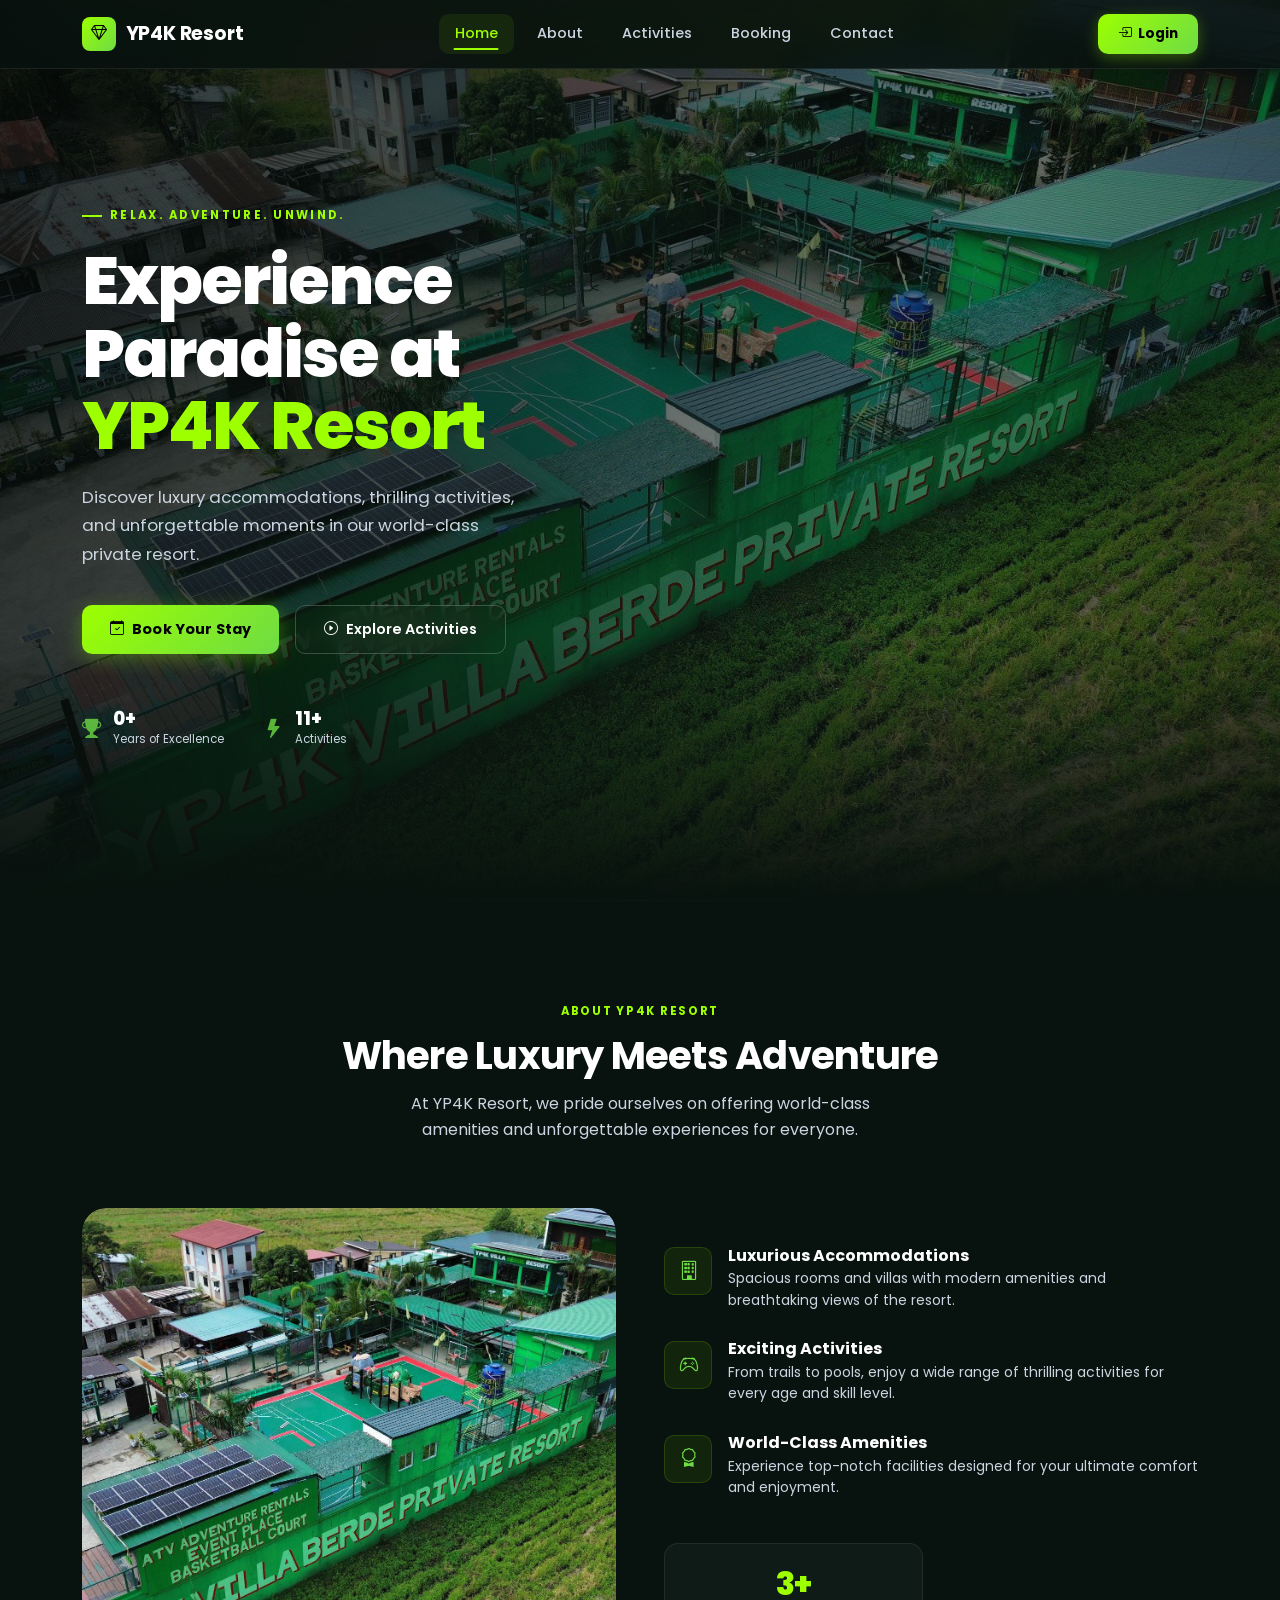
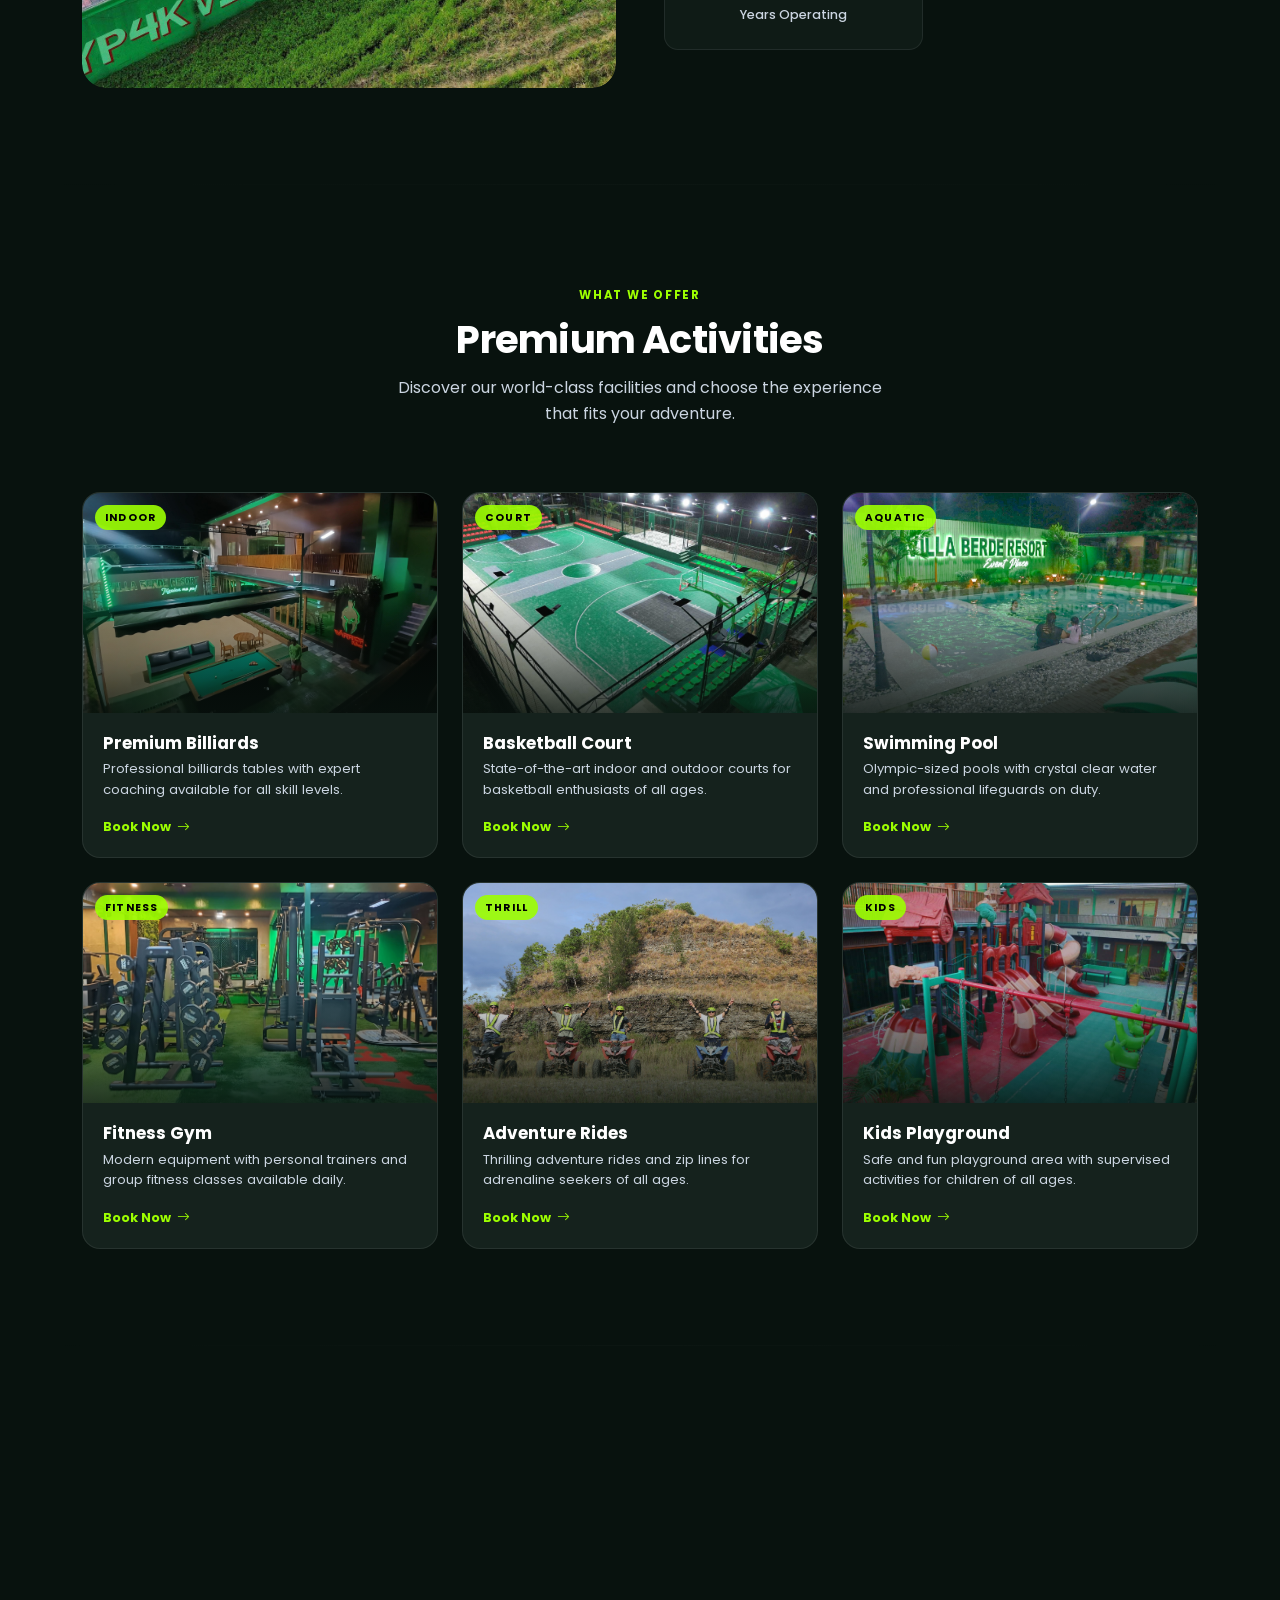
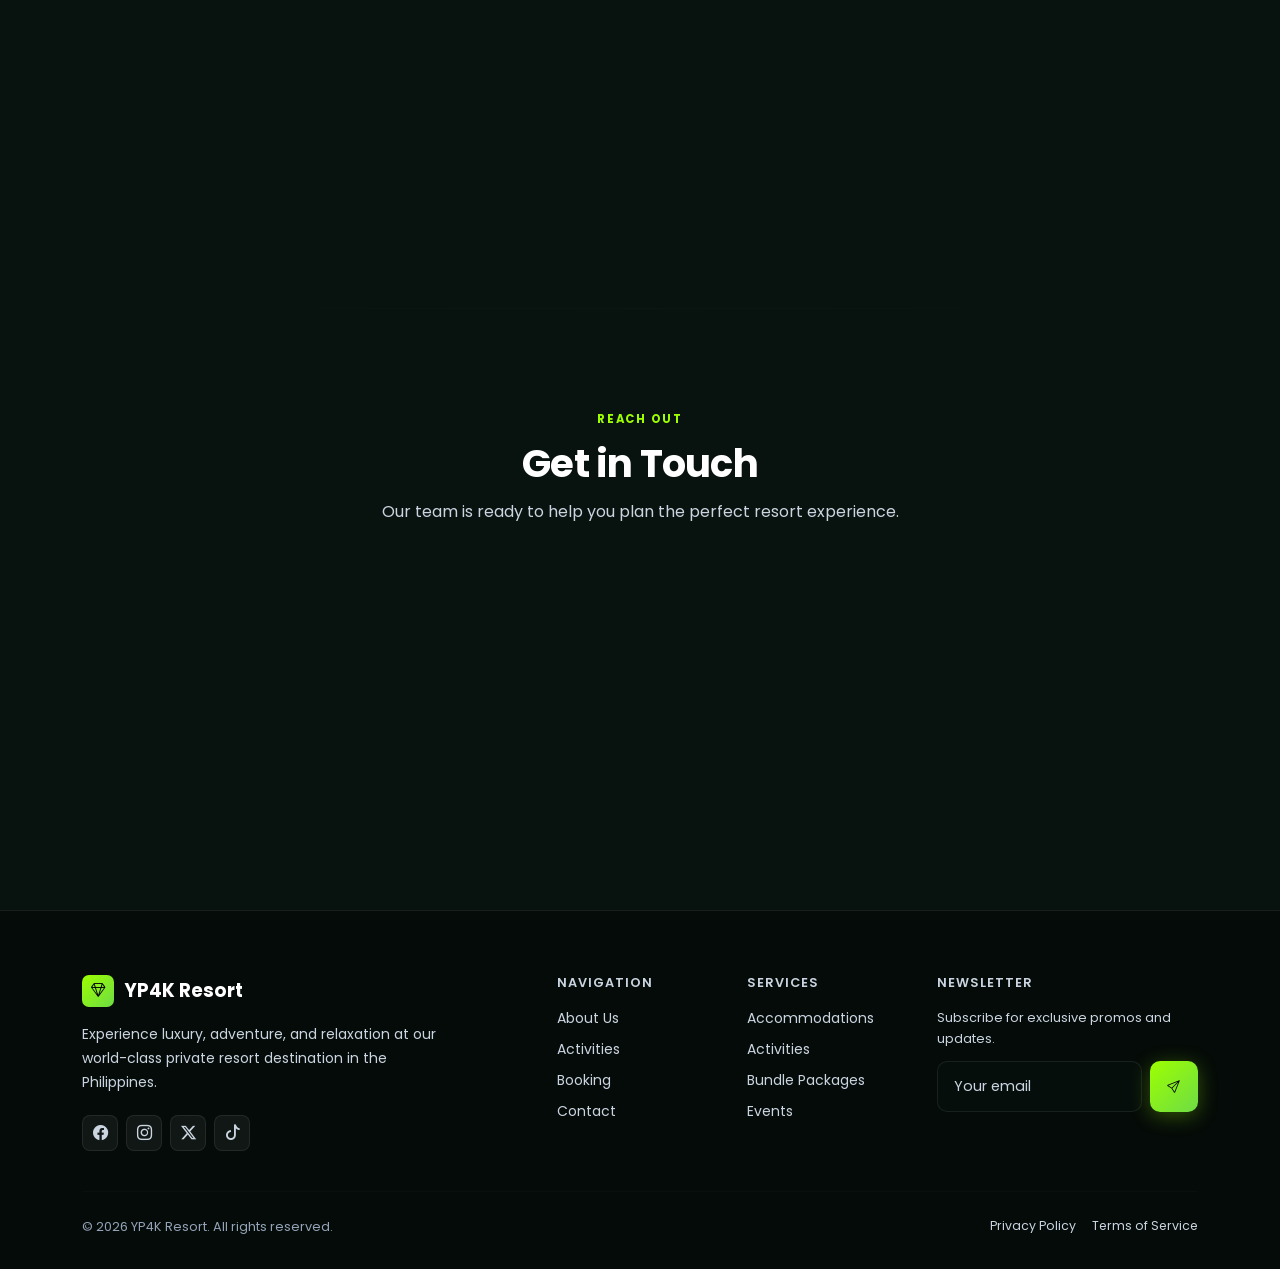
==== commit 6ff433cb: "fixed the add ons UI" ====
--- a/index.html
+++ b/index.html
@@ -774,7 +774,7 @@
                     </p>
 
                     <div class="hero-ctas reveal reveal-delay-3">
-                        <a href="https://localhost/YP4K_Resort/Authentication/login.php" class="btn-resort">
+                        <a href="http://localhost/YP4K_Resort/Authentication/login.php" class="btn-resort">
                             <i class="bi bi-calendar-check"></i>
                             Book Your Stay
                         </a>
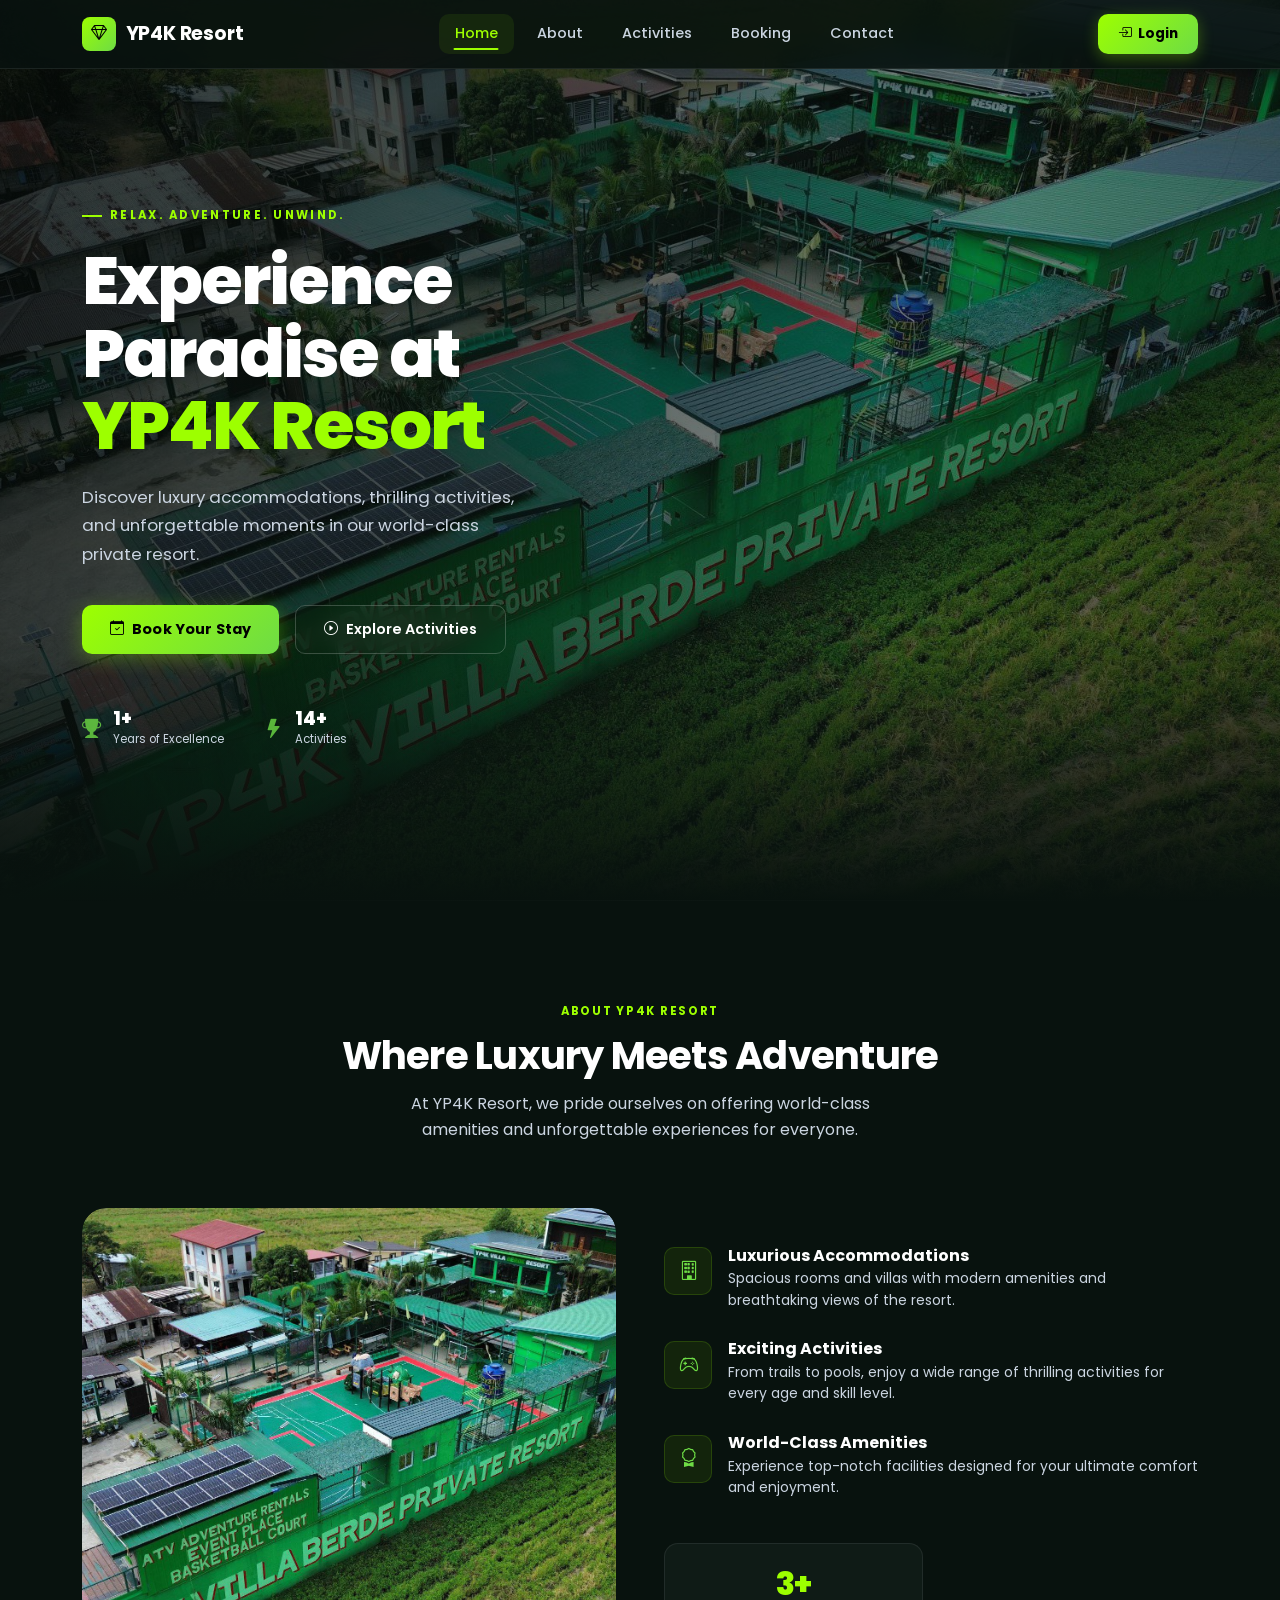
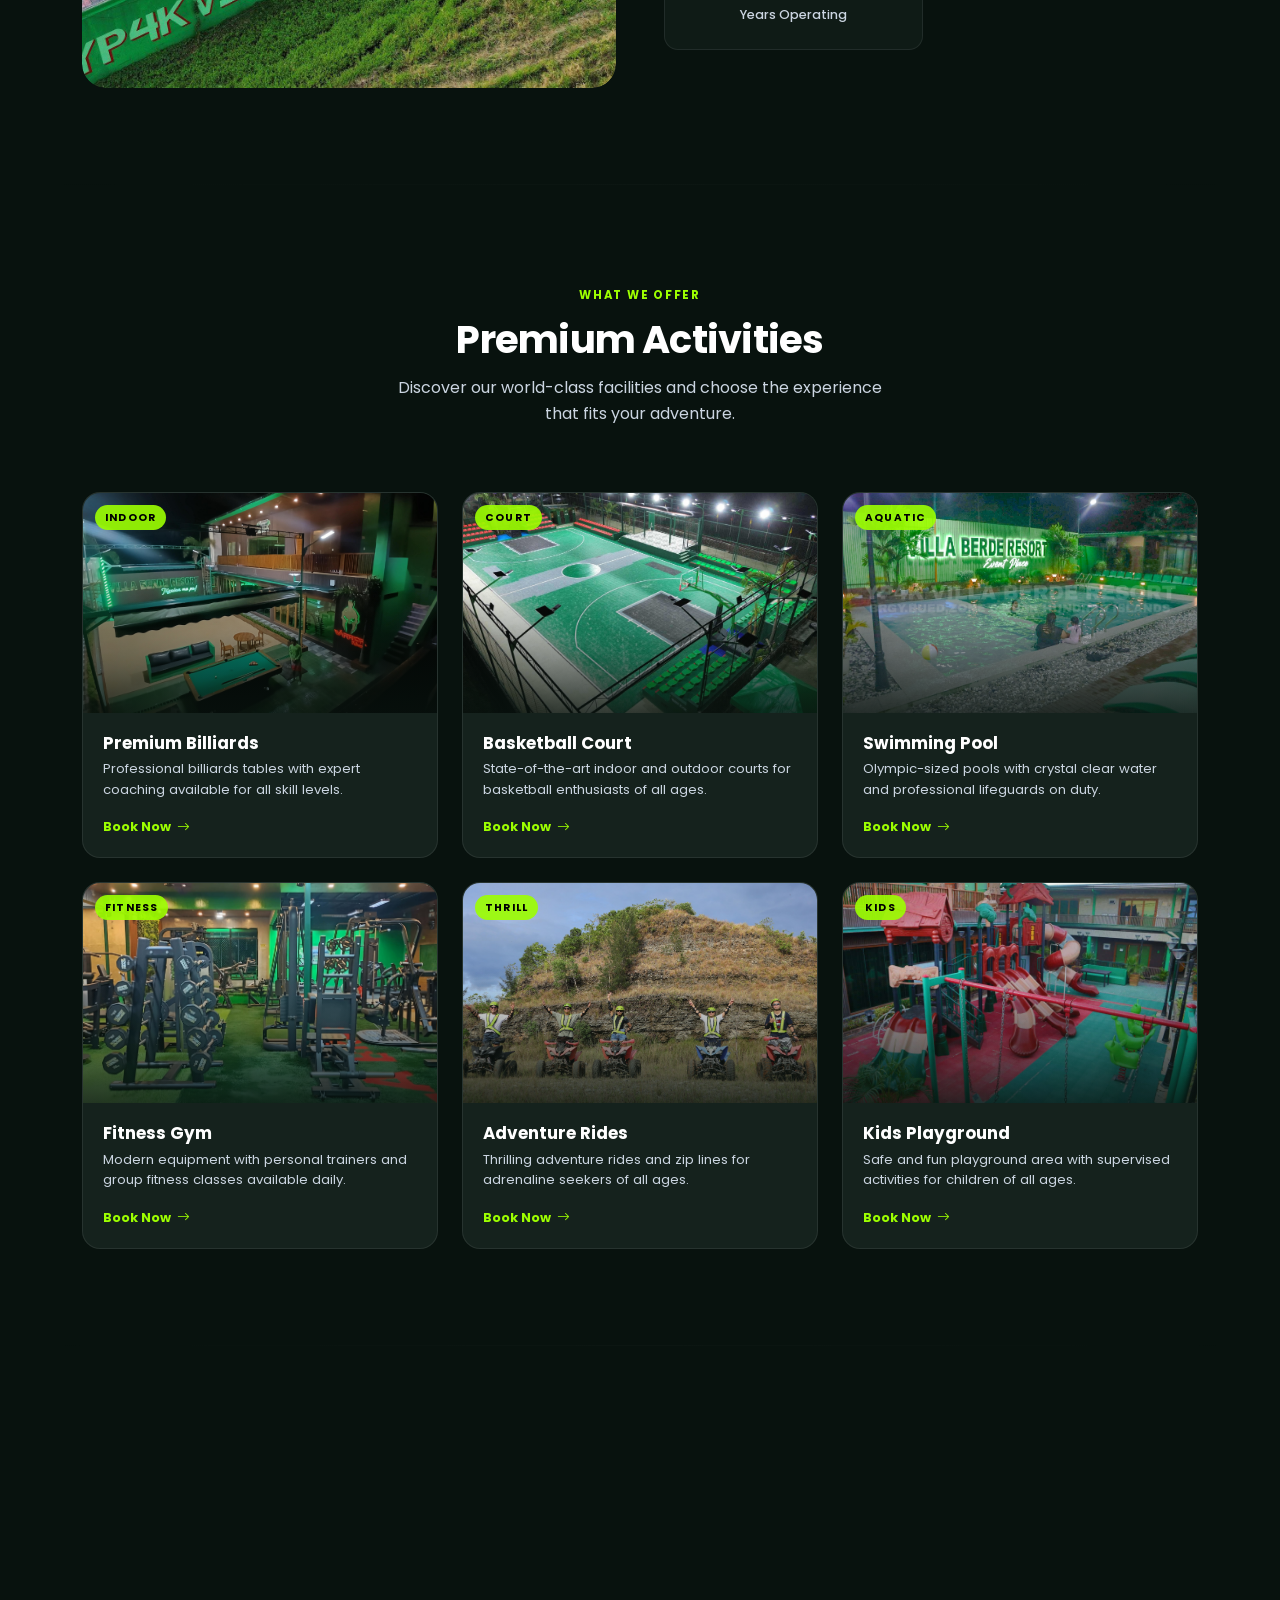
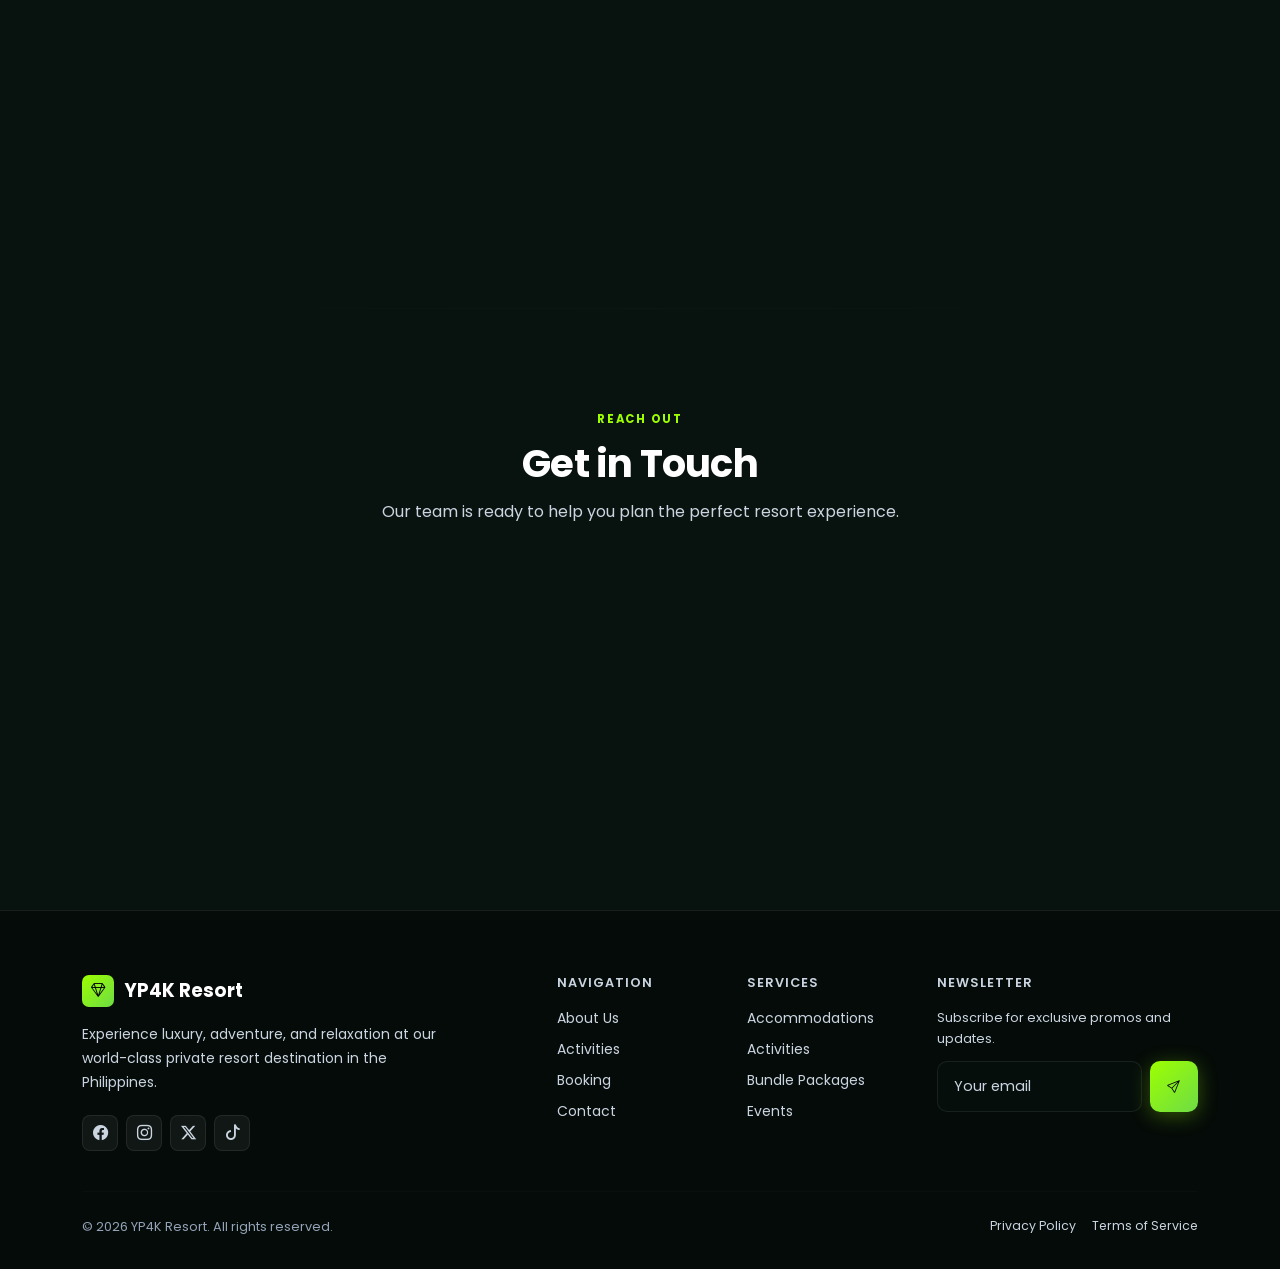
==== commit 2fb53778: "fixes in error f12" ====
--- a/index.html
+++ b/index.html
@@ -774,7 +774,7 @@
                     </p>
 
                     <div class="hero-ctas reveal reveal-delay-3">
-                        <a href="http://localhost/YP4K_Resort/Authentication/login.php" class="btn-resort">
+                        <a href="Authentication/login.php" class="btn-resort">
                             <i class="bi bi-calendar-check"></i>
                             Book Your Stay
                         </a>
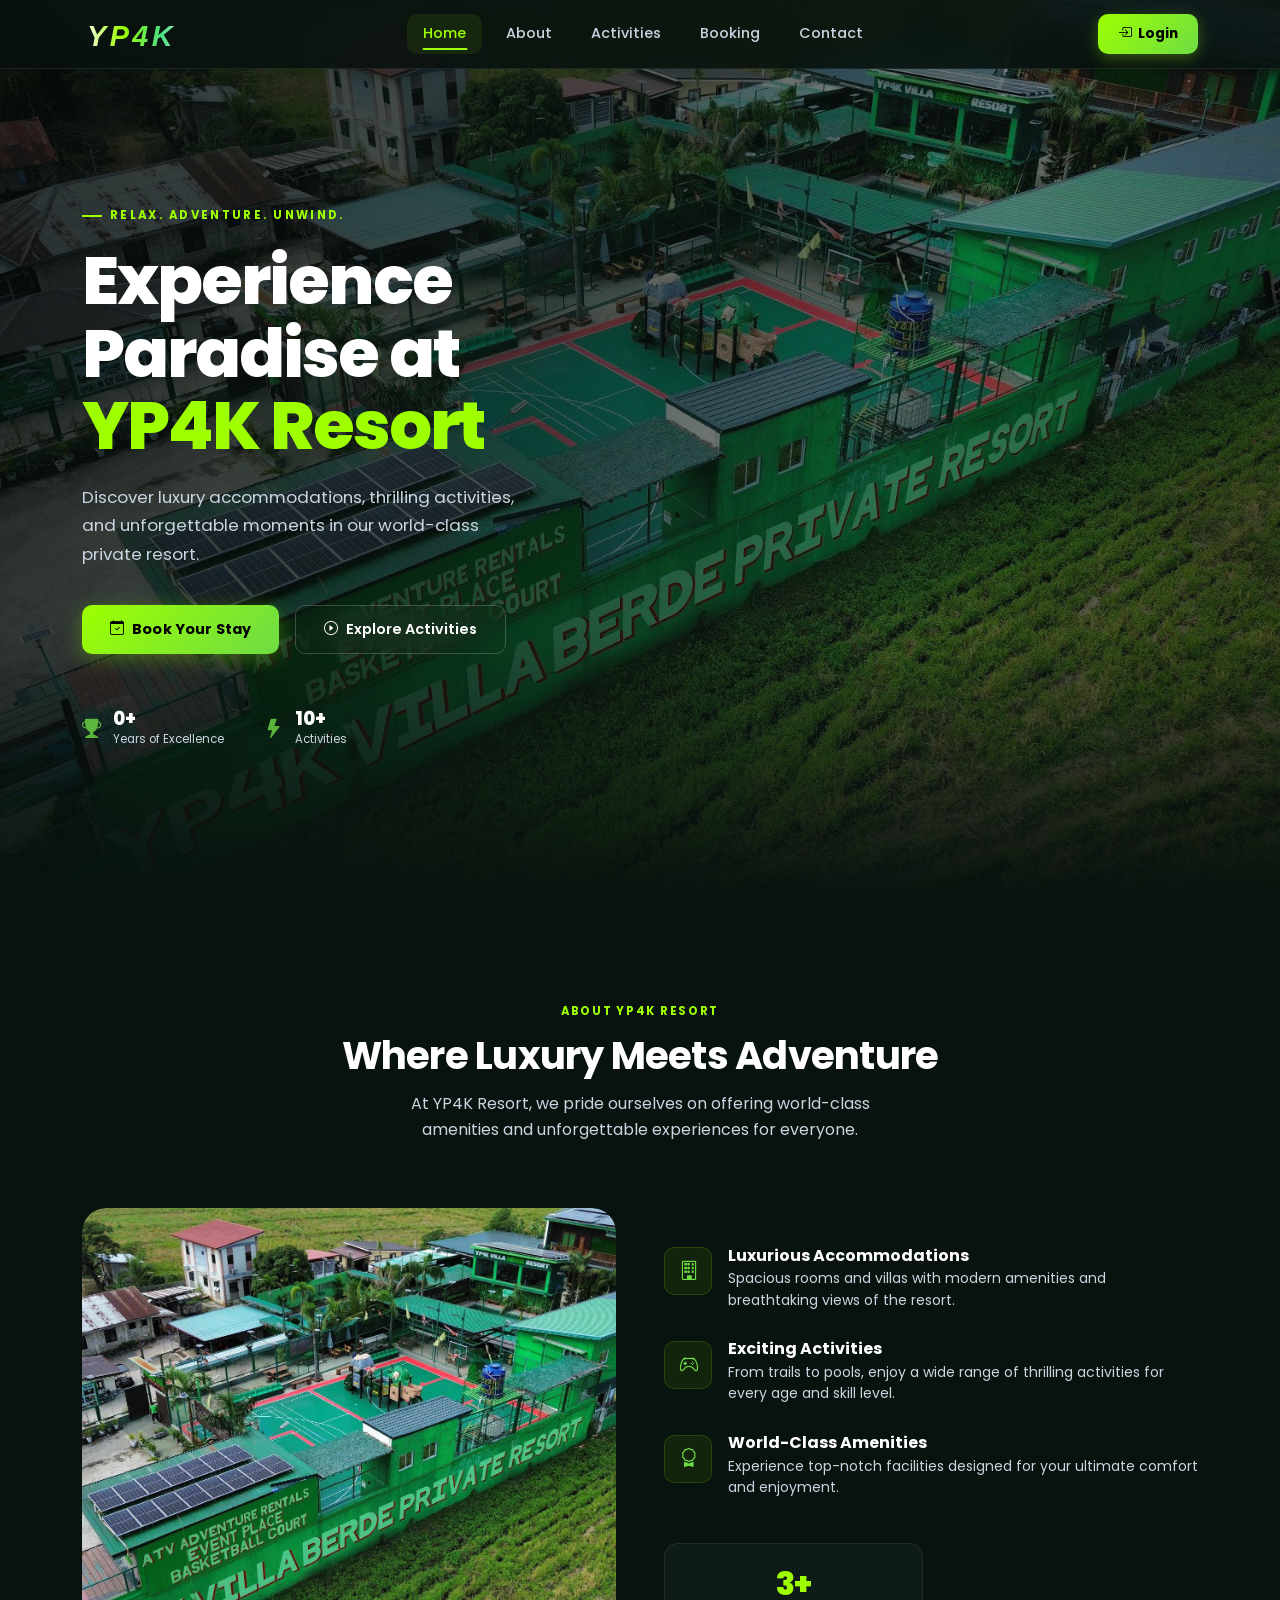
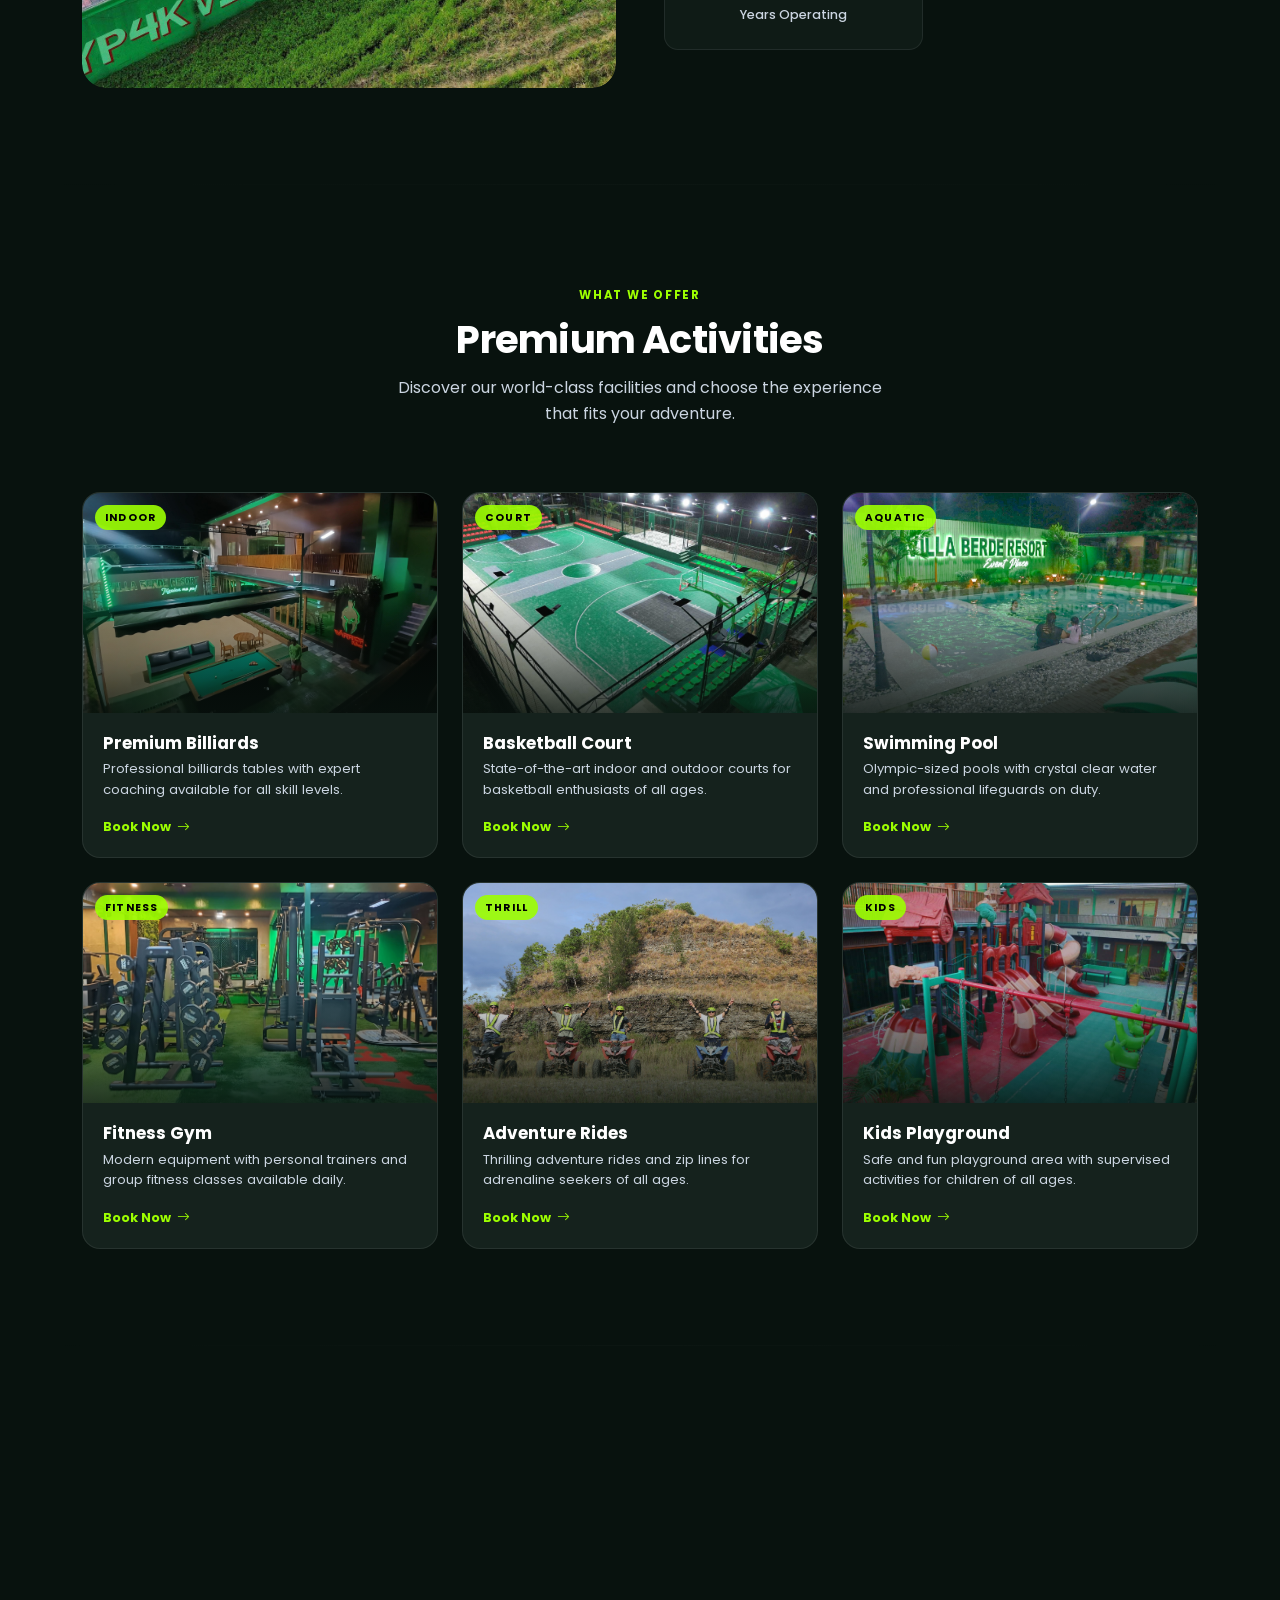
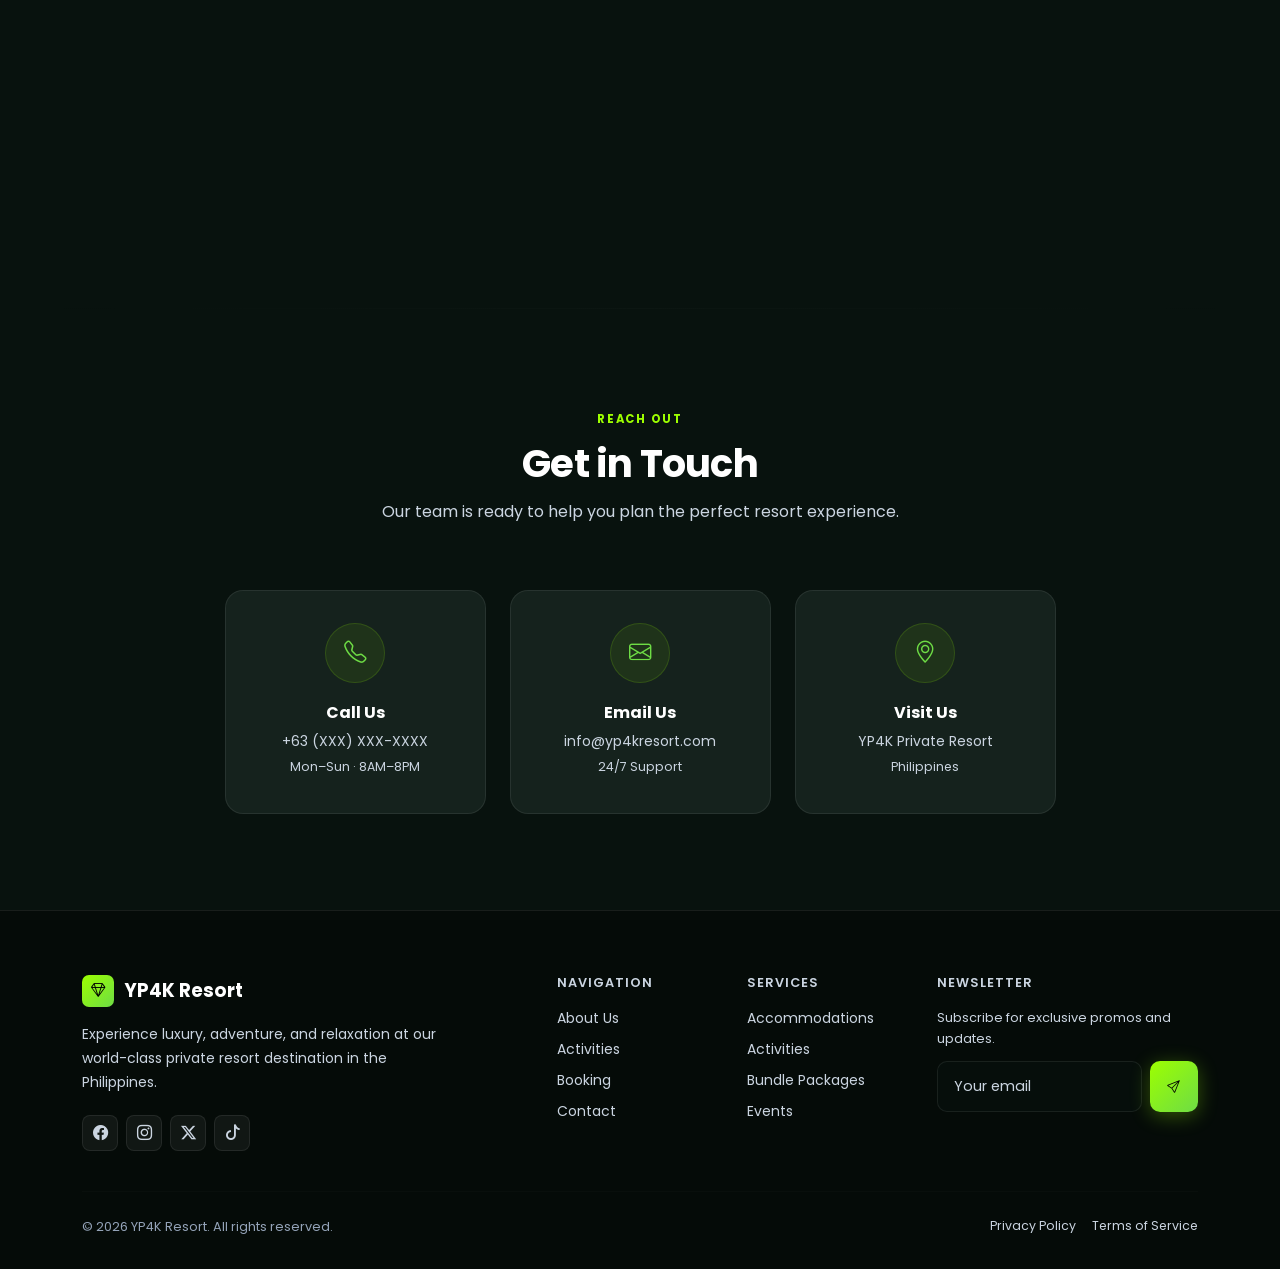
==== commit 125ce0bc: "fixed the logo" ====
--- a/index.html
+++ b/index.html
@@ -712,9 +712,8 @@
 ══════════════════════════════════════════════════════ -->
     <nav class="resort-nav navbar navbar-expand-lg" id="mainNav">
         <div class="container">
-            <a class="navbar-brand" href="#home">
-                <div class="brand-icon"><i class="bi bi-gem"></i></div>
-                YP4K Resort
+            <a class="navbar-brand" href="#home" style="display:flex; align-items:center;">
+                <div class="premium-logo-yp4k" style="font-size: 1.8rem;">YP4K</div>
             </a>
             <button class="navbar-toggler border-0" type="button" data-bs-toggle="collapse" data-bs-target="#navbarNav"
                 style="color: var(--text-muted);">
@@ -745,9 +744,7 @@
         </div>
     </nav>
 
-    <!-- ══════════════════════════════════════════════════════
-     HERO SECTION
-══════════════════════════════════════════════════════ -->
+
     <section id="home" class="hero">
         <!-- Background Image Layers (controlled by JS below) -->
         <div class="hero-bg-layer" id="heroBg0"></div>
--- a/css/resort-theme.css
+++ b/css/resort-theme.css
@@ -812,3 +812,41 @@
   font-size: 0.875rem;
   margin: 0;
 }
+
+/* ═══════════════════════════════════════════════════════════════════
+   GLOBAL PREMIUM LOGO (Used in Navbar and Auth Pages)
+═══════════════════════════════════════════════════════════════════ */
+.premium-logo-yp4k {
+    font-family: 'Poppins', sans-serif;
+    font-size: 2.2rem;
+    font-weight: 900;
+    letter-spacing: 0.12em;
+    background: linear-gradient(
+        to right, 
+        #ffffff 0%, 
+        #9DFF00 20%, 
+        #4ade80 40%, 
+        #ffffff 60%, 
+        #9DFF00 80%, 
+        #ffffff 100%
+    );
+    background-size: 200% auto;
+    -webkit-background-clip: text;
+    -webkit-text-fill-color: transparent;
+    background-clip: text;
+    animation: premiumShine 3s linear infinite, premiumPulse 2s ease-in-out infinite alternate;
+    line-height: 1;
+    white-space: nowrap;
+    padding: 0 5px;
+    font-style: italic;
+    margin-top: 5px;
+}
+
+@keyframes premiumShine {
+    to { background-position: 200% center; }
+}
+
+@keyframes premiumPulse {
+    0%   { transform: scale(0.98); }
+    100% { transform: scale(1.03); }
+}
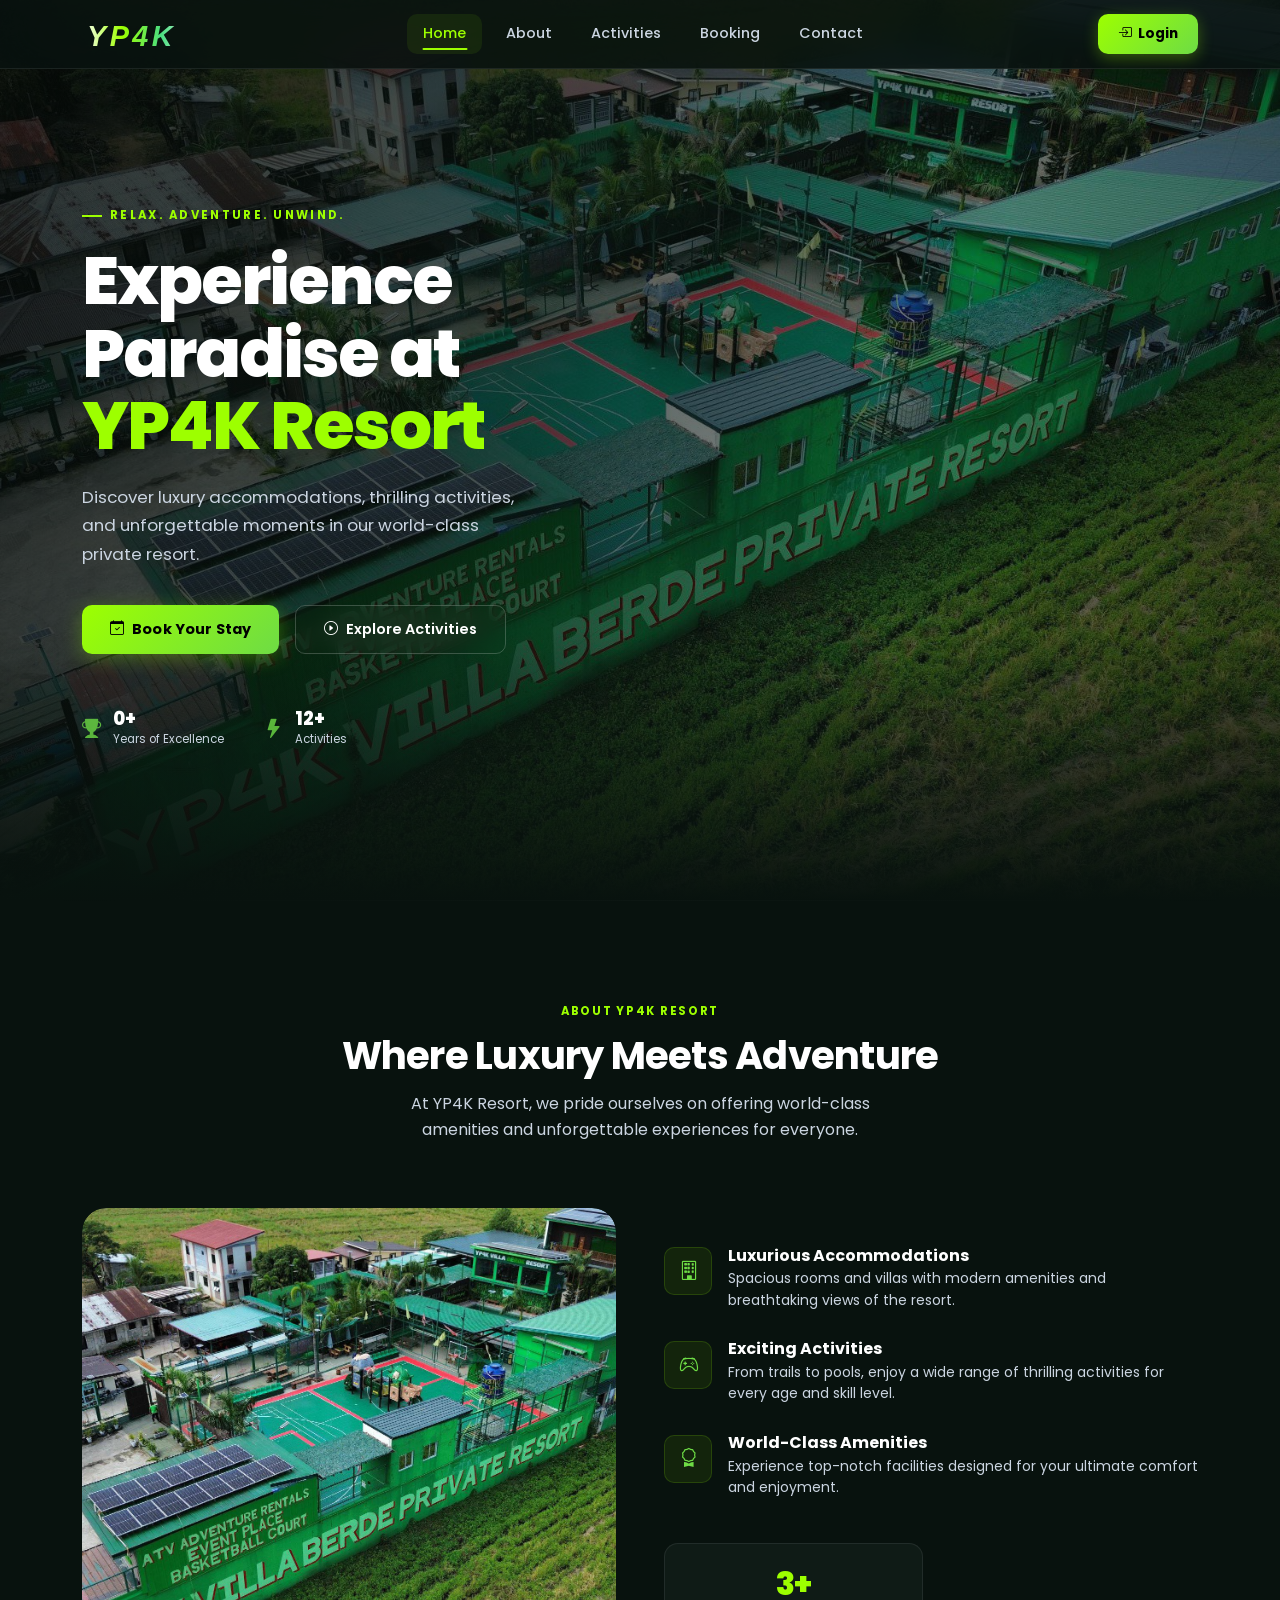
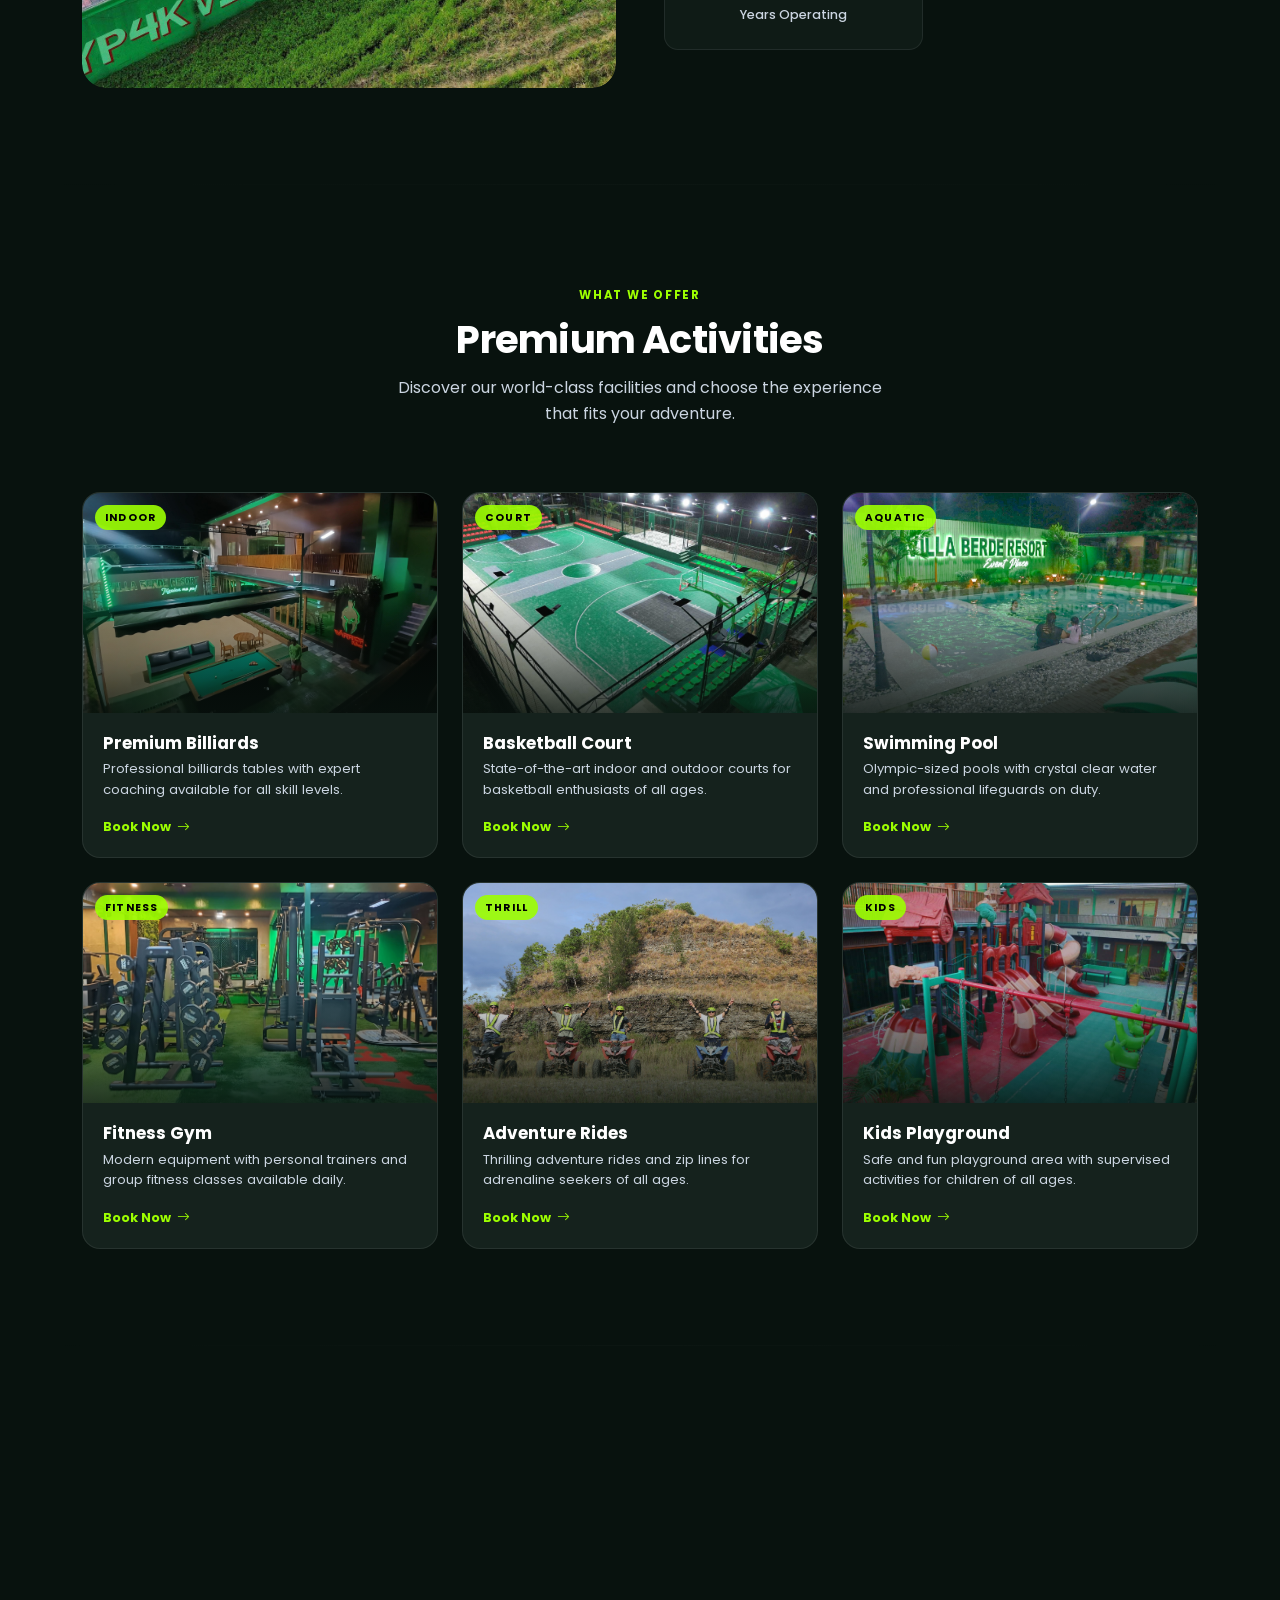
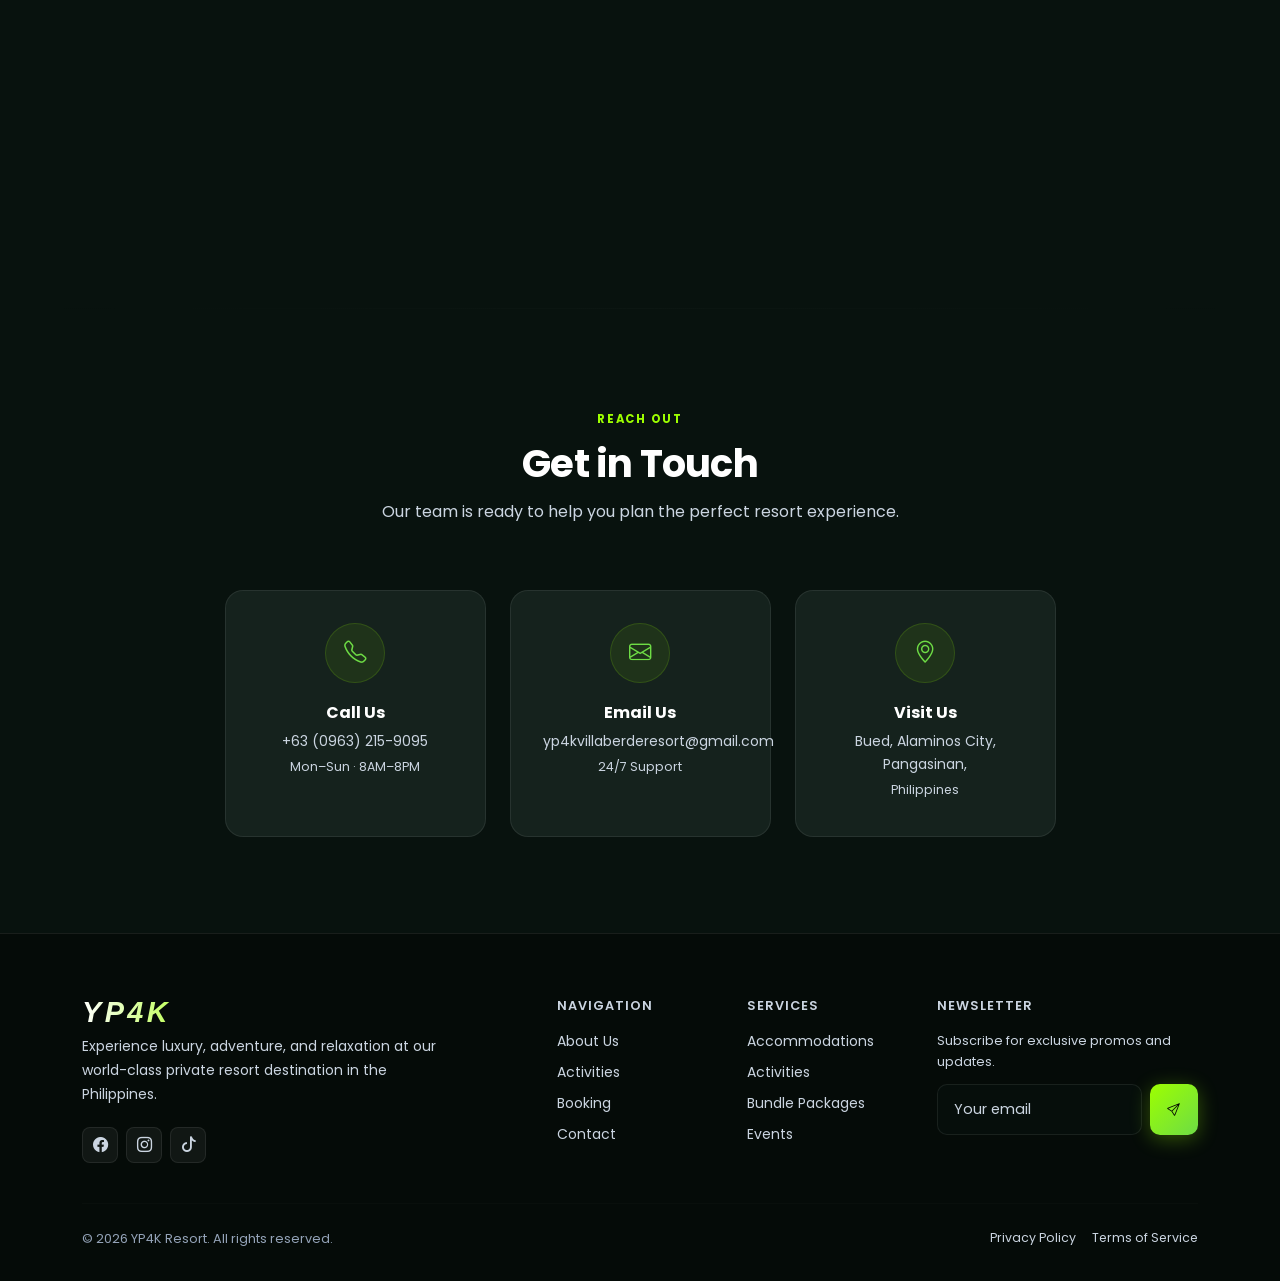
==== commit 6eecd8d8: "fixed informations in the index" ====
--- a/index.html
+++ b/index.html
@@ -1018,7 +1018,7 @@
                     <div class="contact-card">
                         <div class="contact-icon"><i class="bi bi-telephone"></i></div>
                         <h5>Call Us</h5>
-                        <p>+63 (XXX) XXX-XXXX</p>
+                        <p>+63 (0963) 215-9095</p>
                         <p class="contact-sub">Mon–Sun · 8AM–8PM</p>
                     </div>
                 </div>
@@ -1026,7 +1026,7 @@
                     <div class="contact-card">
                         <div class="contact-icon"><i class="bi bi-envelope"></i></div>
                         <h5>Email Us</h5>
-                        <p>info@yp4kresort.com</p>
+                        <p>yp4kvillaberderesort@gmail.com</p>
                         <p class="contact-sub">24/7 Support</p>
                     </div>
                 </div>
@@ -1034,7 +1034,7 @@
                     <div class="contact-card">
                         <div class="contact-icon"><i class="bi bi-geo-alt"></i></div>
                         <h5>Visit Us</h5>
-                        <p>YP4K Private Resort</p>
+                        <p>Bued, Alaminos City, Pangasinan,</p>
                         <p class="contact-sub">Philippines</p>
                     </div>
                 </div>
@@ -1049,19 +1049,17 @@
         <div class="container">
             <div class="row g-4">
                 <div class="col-lg-4">
-                    <div class="footer-brand">
-                        <div class="brand-icon"><i class="bi bi-gem"></i></div>
-                        YP4K Resort
+                    <div class="footer-brand" style="margin-bottom: 0.5rem; display: block;">
+                        <div class="premium-logo-yp4k" style="font-size: 1.8rem; margin: 0; padding: 0;">YP4K</div>
                     </div>
                     <p style="color:var(--text-muted);font-size:0.875rem;margin-bottom:1.25rem;line-height:1.7;">
                         Experience luxury, adventure, and relaxation at our world-class private resort destination in
                         the Philippines.
                     </p>
                     <div class="d-flex gap-2">
-                        <a href="#" class="social-link"><i class="bi bi-facebook"></i></a>
-                        <a href="#" class="social-link"><i class="bi bi-instagram"></i></a>
-                        <a href="#" class="social-link"><i class="bi bi-twitter-x"></i></a>
-                        <a href="#" class="social-link"><i class="bi bi-tiktok"></i></a>
+                        <a href="https://www.facebook.com/share/1EjVCv8VXC/" class="social-link"><i class="bi bi-facebook"></i></a>
+                        <a href="https://www.instagram.com/yp4kvillaberderesort?stkn=bjRhdGZ3aWZsd2Yz" class="social-link"><i class="bi bi-instagram"></i></a>
+                        <a href="https://www.tiktok.com/@ypdelarosa?_r=1&_t=ZS-9AGocpNzqyK" class="social-link"><i class="bi bi-tiktok"></i></a>
                     </div>
                 </div>
 
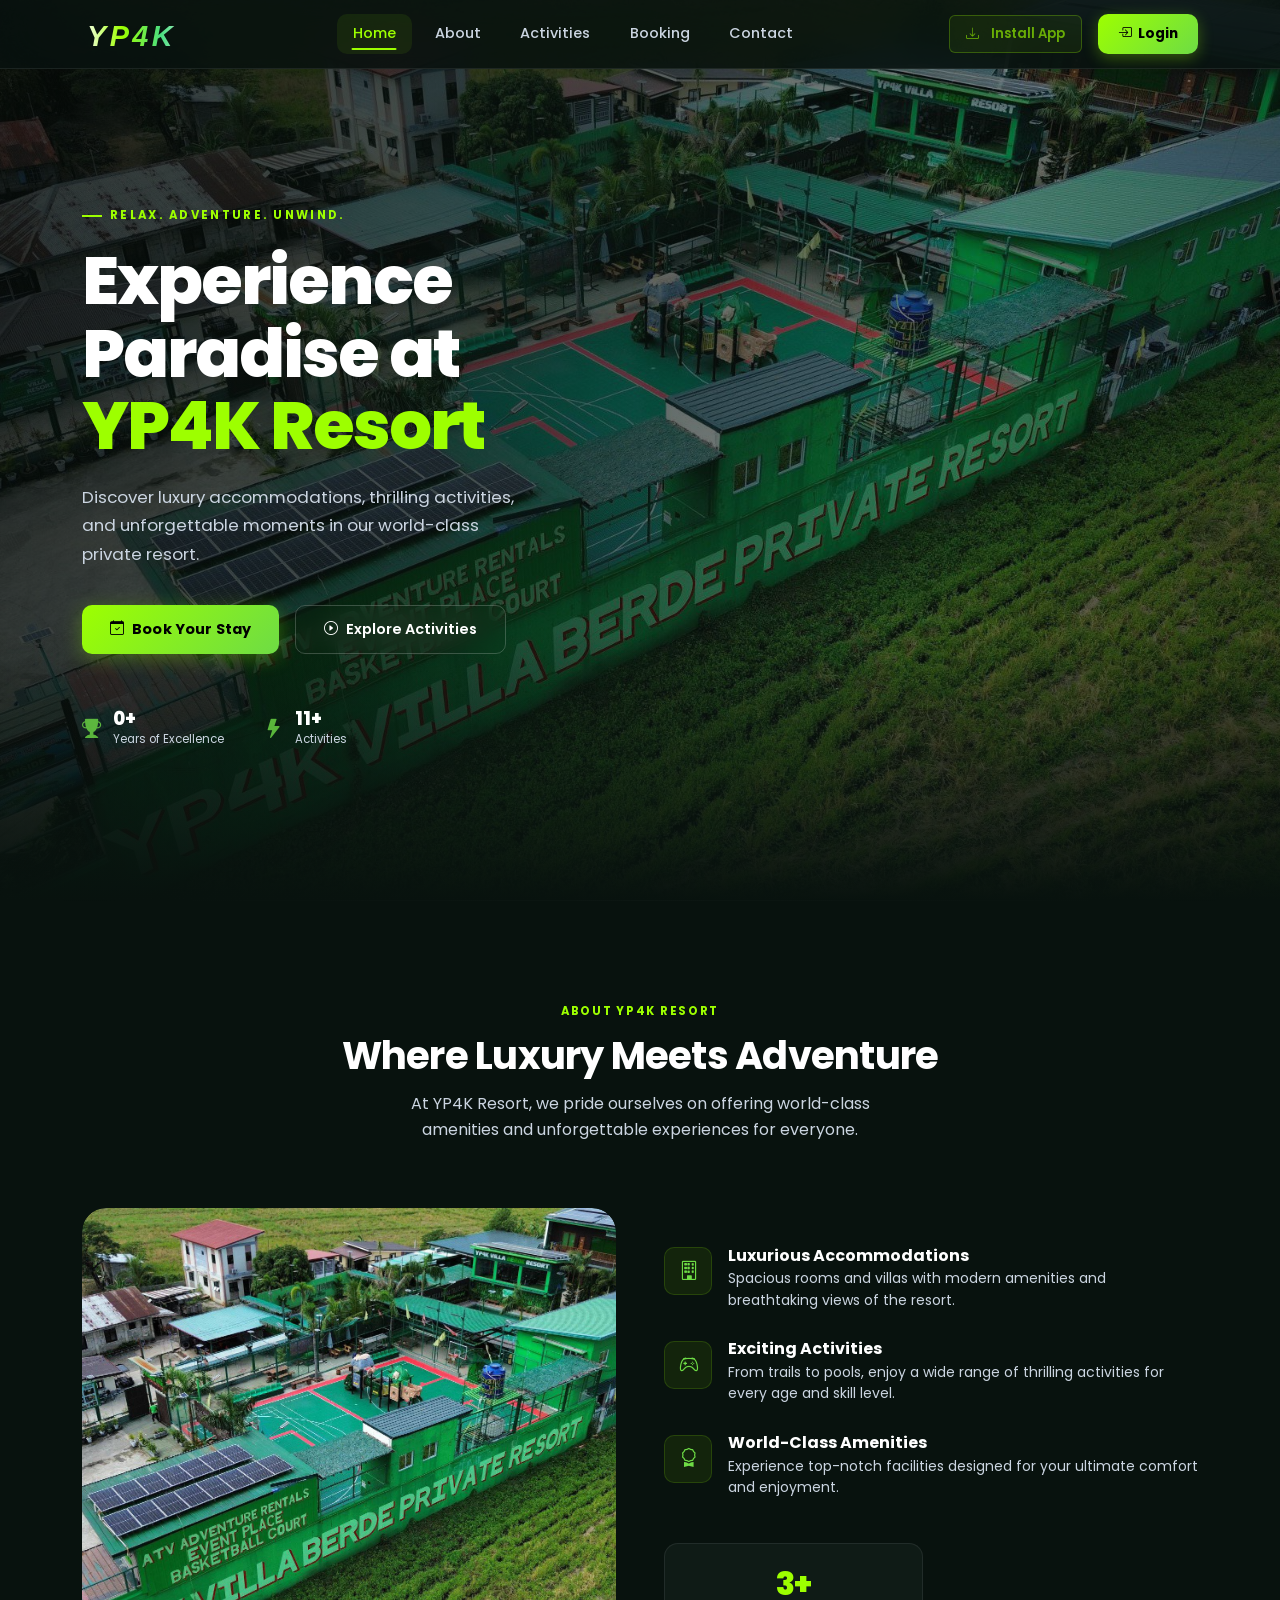
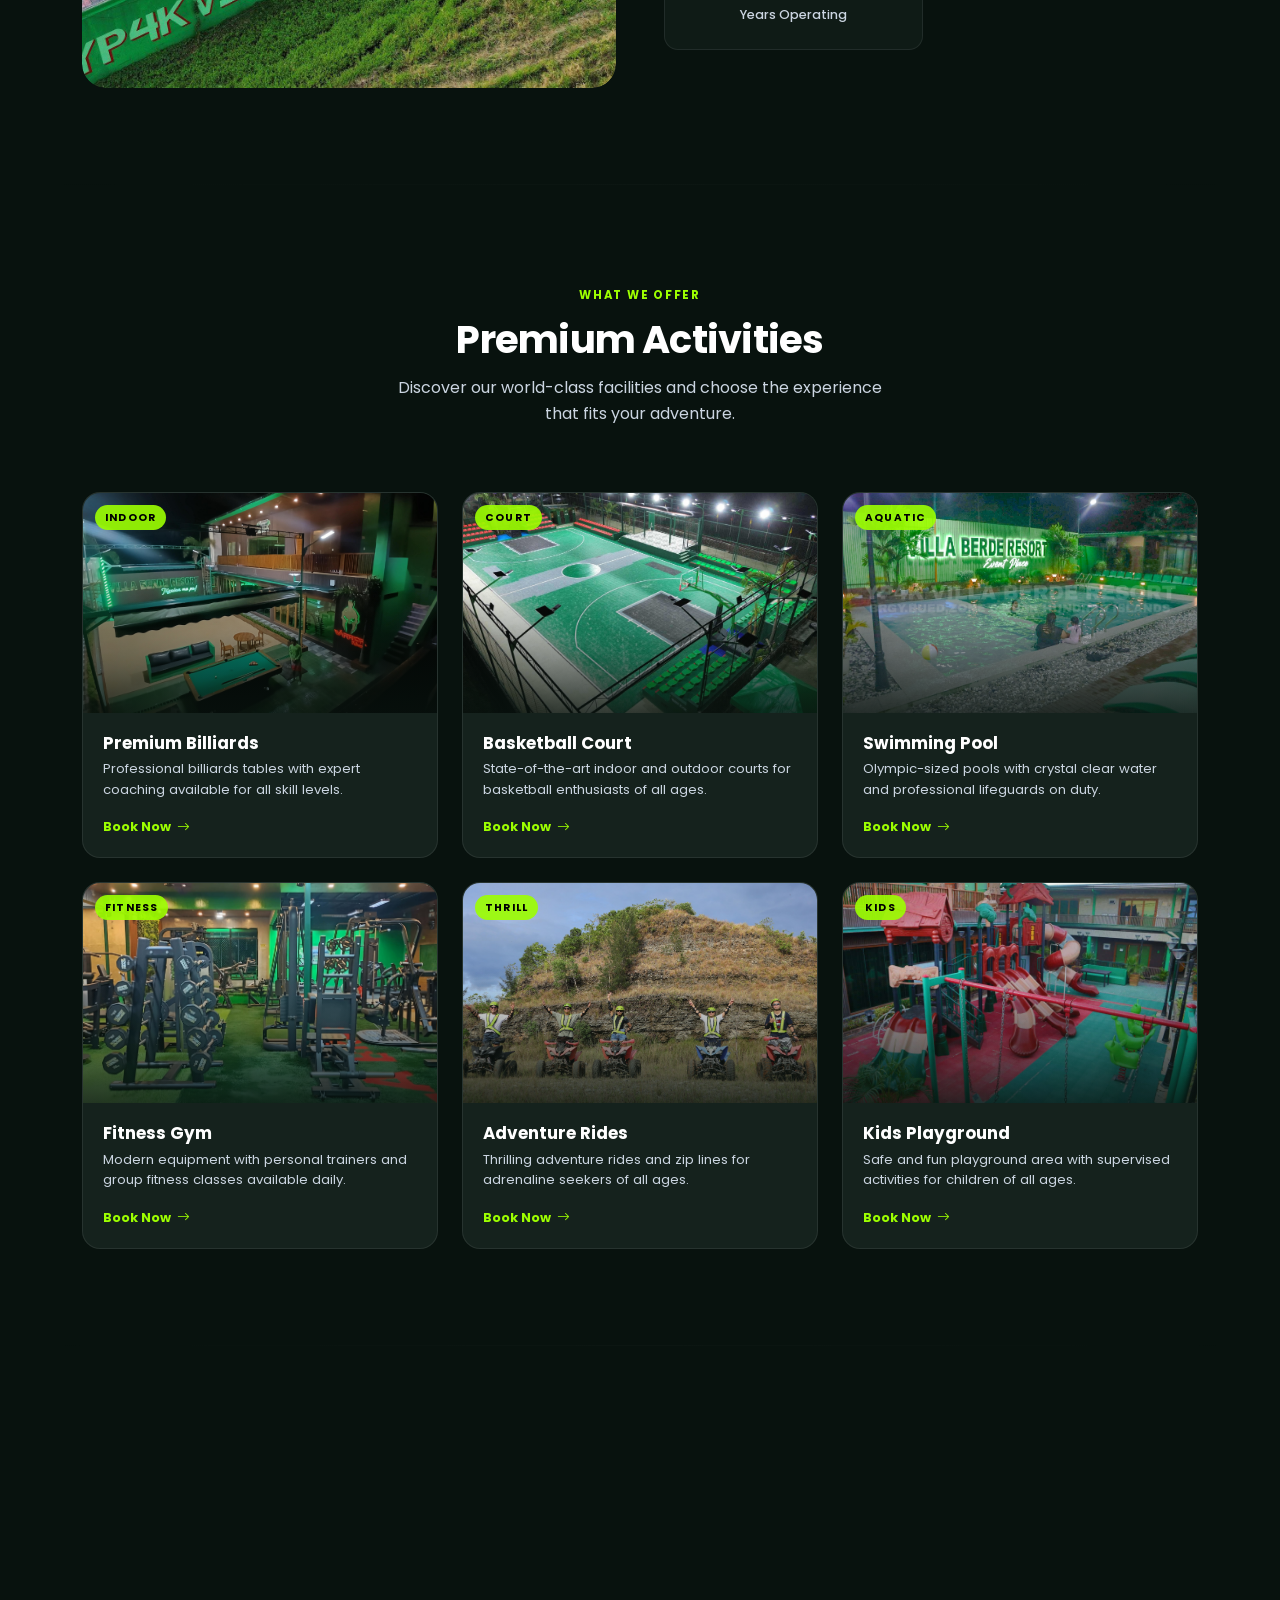
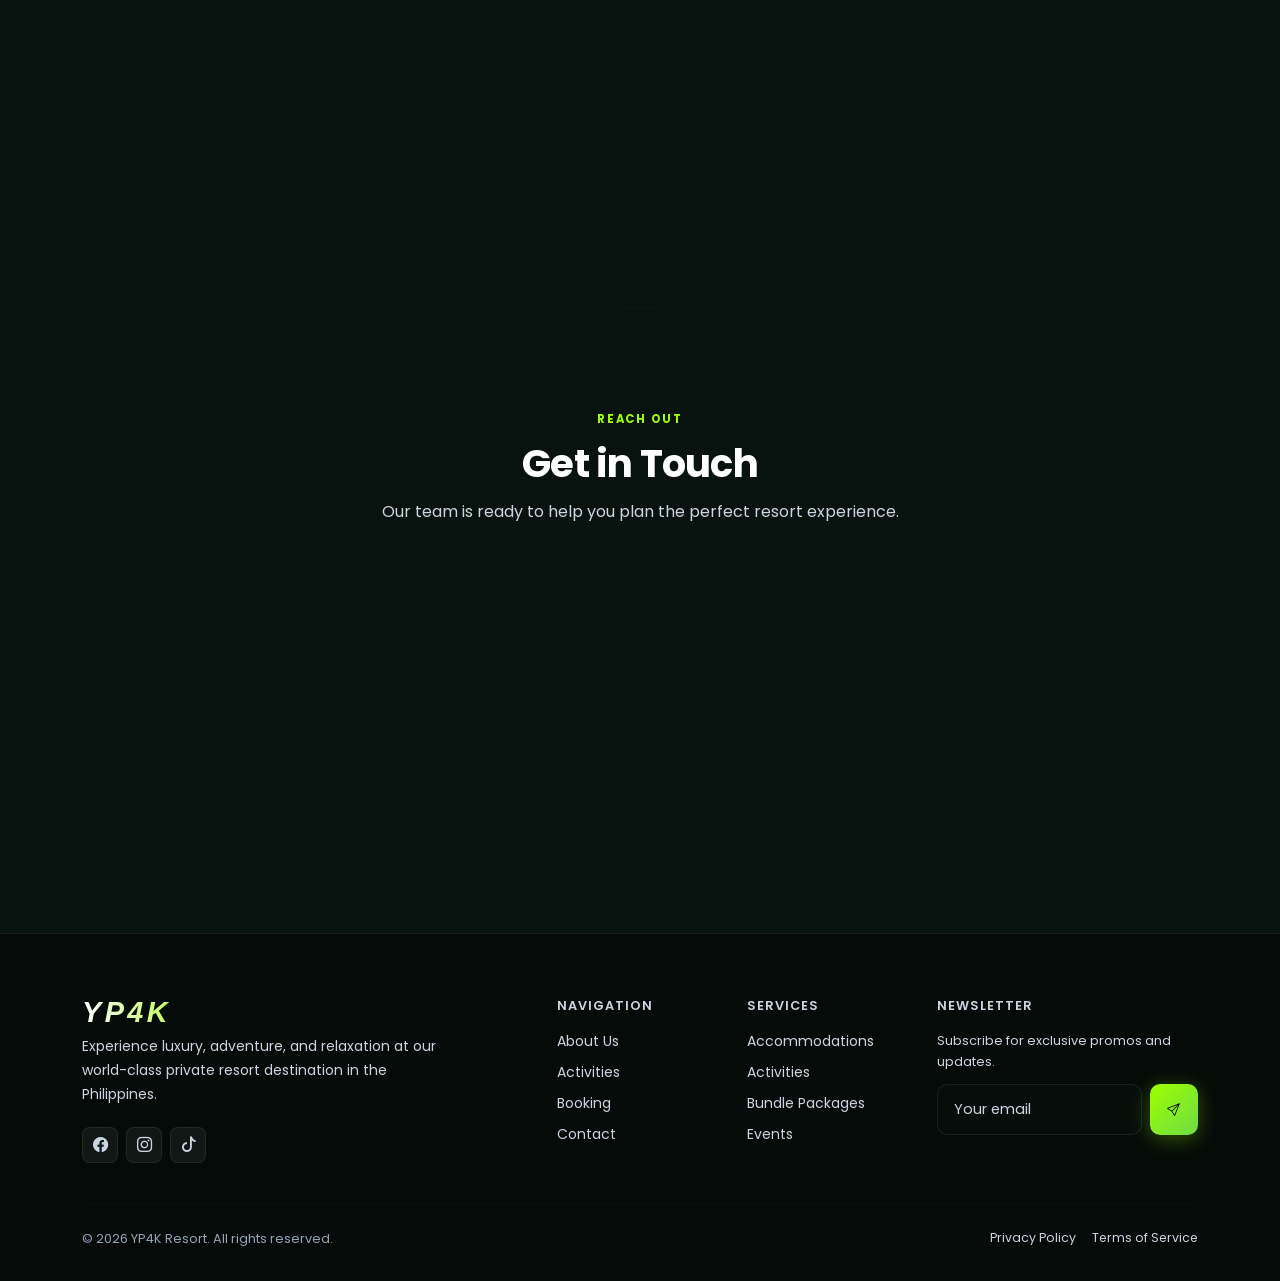
==== commit 187d7b0b: "fixed the mobile view of mybookings navbar and pending review text overfloring in details button in " ====
--- a/index.html
+++ b/index.html
@@ -1057,9 +1057,12 @@
                         the Philippines.
                     </p>
                     <div class="d-flex gap-2">
-                        <a href="https://www.facebook.com/share/1EjVCv8VXC/" class="social-link"><i class="bi bi-facebook"></i></a>
-                        <a href="https://www.instagram.com/yp4kvillaberderesort?stkn=bjRhdGZ3aWZsd2Yz" class="social-link"><i class="bi bi-instagram"></i></a>
-                        <a href="https://www.tiktok.com/@ypdelarosa?_r=1&_t=ZS-9AGocpNzqyK" class="social-link"><i class="bi bi-tiktok"></i></a>
+                        <a href="https://www.facebook.com/share/1EjVCv8VXC/" class="social-link"><i
+                                class="bi bi-facebook"></i></a>
+                        <a href="https://www.instagram.com/yp4kvillaberderesort?stkn=bjRhdGZ3aWZsd2Yz"
+                            class="social-link"><i class="bi bi-instagram"></i></a>
+                        <a href="https://www.tiktok.com/@ypdelarosa?_r=1&_t=ZS-9AGocpNzqyK" class="social-link"><i
+                                class="bi bi-tiktok"></i></a>
                     </div>
                 </div>
 
@@ -1300,6 +1303,9 @@
                     setButtonState('standalone');
                 } else if (isInstalledLocally) {
                     setButtonState('installed');
+                } else {
+                    // Show button in fallback state for iOS/non-HTTPS where beforeinstallprompt won't fire
+                    setButtonState('unavailable');
                 }
                 // Otherwise: stay hidden — browser will fire beforeinstallprompt when ready
             });
@@ -1389,5 +1395,4 @@
         }
     </script>
 </body>
-
 </html>
